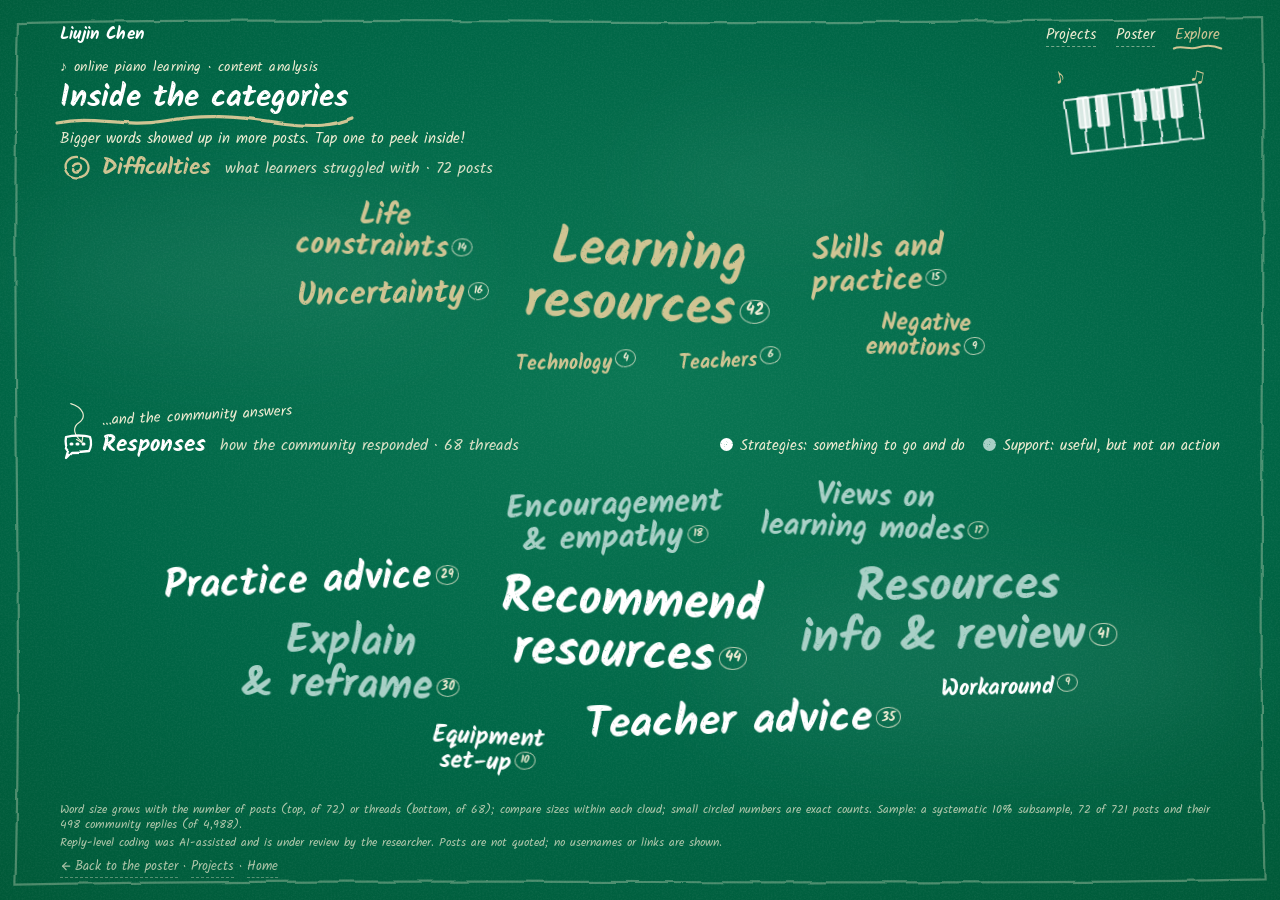
==== projects/nafme2026/explore.html @ 0221c637 "Add files via upload" ====
<!DOCTYPE html>
<html lang="en" data-theme="chalk"><head><meta charset="utf-8">
<meta name="viewport" content="width=device-width,initial-scale=1,viewport-fit=cover">
<meta name="color-scheme" content="dark">
<title>Inside the categories · Online piano learning poster · Liujin Chen</title>
<meta name="description" content="Interactive word clouds from Liujin Chen's NAfME 2026 poster on online piano learning: the difficulties learners wrote about and how the community responded. Tap a word to see its codes and counts.">
<meta name="theme-color" content="#005432">
<link rel="canonical" href="https://liujin-chen.github.io/projects/nafme2026/explore.html">
<meta property="og:type" content="article">
<meta property="og:title" content="Inside the categories · Online piano learning poster · Liujin Chen">
<meta property="og:description" content="Interactive word clouds from Liujin Chen's NAfME 2026 poster on online piano learning: the difficulties learners wrote about and how the community responded. Tap a word to see its codes and counts.">
<meta property="og:url" content="https://liujin-chen.github.io/projects/nafme2026/explore.html">
<meta property="og:image" content="https://liujin-chen.github.io/projects/nafme2026/img/poster-900.jpg">
<meta property="og:image:width" content="900"><meta property="og:image:height" content="1200">
<meta property="og:image:alt" content="Poster: Challenges and Support Strategies in Online Piano Learning — Liujin Chen, NAfME 2026">
<meta name="twitter:card" content="summary">
<meta name="twitter:title" content="Inside the categories · Online piano learning poster · Liujin Chen">
<meta name="twitter:description" content="Interactive word clouds from Liujin Chen's NAfME 2026 poster on online piano learning: the difficulties learners wrote about and how the community responded. Tap a word to see its codes and counts.">
<meta name="twitter:image" content="https://liujin-chen.github.io/projects/nafme2026/img/poster-900.jpg">
<link rel="icon" href="../../assets/img/favicon.svg" type="image/svg+xml">
<link rel="apple-touch-icon" href="../../assets/img/apple-touch-icon.png">
<link rel="preload" href="../../assets/fonts/kalam-700-latin.woff2" as="font" type="font/woff2" crossorigin>
<link rel="preload" href="../../assets/fonts/kalam-400-latin.woff2" as="font" type="font/woff2" crossorigin>
<!-- tokens.css supplies the self-hosted "Chalk"/"Note" alias fonts (Kalam) and the chalk-theme tokens; the generated page CSS below stays later in the cascade -->
<link rel="stylesheet" href="../../assets/css/tokens.css?v=20261002">
<script>document.documentElement.classList.add('fp')</script>
<style>
:root{color-scheme:dark;--green:#006747;--ever:#005432;--gold:#CFC493;--sand:#EDEBD1;--sea:#A8D0C6;
--soft:#303434;--slate:#466069;--u:min(4.5vw,60px)}
@media (max-width:999px){:root{--u:min(7.3vw,64px)}}
*{box-sizing:border-box}
html{-webkit-text-size-adjust:100%;background:var(--ever)}
html.lock,html.lock body{overflow:hidden}
body{margin:0;min-height:100vh;color:#fff;font-family:"Chalk","Chalkboard SE","Chalkboard","Comic Sans MS",sans-serif;
font-size:17px;line-height:1.35;-webkit-tap-highlight-color:transparent;background:var(--ever)}
.defs{position:absolute;width:0;height:0}
.board{position:fixed;inset:0;z-index:0;pointer-events:none;
background:radial-gradient(ellipse 95% 85% at 50% 42%,#0a7653 0%,var(--green) 48%,var(--ever) 100%)}
.board svg{position:absolute;inset:0;width:100%;height:100%}
.wrap{position:relative;z-index:1;max-width:1240px;margin:0 auto;min-height:100vh;display:flex;flex-direction:column;
padding:30px 44px 34px}
header{position:relative}
.kicker{margin:0 0 4px;font-family:"Note","Noteworthy","Chalkboard SE",sans-serif;color:var(--gold);font-size:16px;letter-spacing:.03em}
h1{position:relative;display:inline-block;margin:0;font-size:36px;font-weight:700;filter:url(#chalk)}
.uline{position:absolute;left:-6px;bottom:-14px;width:calc(100% + 12px);height:18px;overflow:visible}
.lede{margin:16px 0 0;color:var(--sand);font-size:16px}
.keys{position:absolute;top:-4px;right:6px;width:190px;height:100px;overflow:visible}
main{position:relative;flex:1;display:flex;flex-direction:column;gap:6px;margin-top:10px}
.sec{flex:1;display:flex;flex-direction:column;min-height:0}
.sechead{display:flex;align-items:center;gap:14px;flex-wrap:wrap}
.sechead h2{position:relative;margin:0;font-size:25px;font-weight:700;color:var(--gold);filter:url(#chalk)}
#h-right{color:#fff}
.tag{display:inline-flex;align-items:center;gap:8px}
.tag svg{width:34px;height:30px;overflow:visible}
.sub{margin:0;font-family:"Note","Noteworthy","Chalkboard SE",sans-serif;color:var(--sand);font-size:16px;opacity:.9}
.legend{margin:0 0 0 auto;display:flex;gap:18px;align-items:center;font-family:"Note","Noteworthy","Chalkboard SE",sans-serif;
font-size:15px;color:var(--sand)}
.key{display:inline-block;width:13px;height:13px;border-radius:50%;margin-right:7px;vertical-align:-1px;filter:url(#chalk)}
.key.strat{background:#fff}.key.supp{background:var(--sea)}
.cloud{flex:1;display:flex;flex-wrap:wrap;justify-content:center;align-content:center;align-items:center;gap:6px 24px;
padding:14px 4px;min-height:34vh}
.cloud.measure .w{white-space:nowrap}
.cloud.placed{display:block;position:relative;flex:none;padding:0;min-height:0}
.cloud.placed .w{position:absolute;white-space:nowrap}
.w{--c:var(--gold);display:inline-block;text-align:center;cursor:pointer;-webkit-user-select:none;user-select:none;
font-weight:700;font-size:max(20px,calc(var(--u) * var(--s) * var(--fit,1)));line-height:1.04;color:var(--c);
padding:2px 8px;transform:rotate(var(--r,0deg));filter:url(#chalk);transition:transform .15s ease}
.w.strat{--c:#ffffff}.w.supp{--c:var(--sea)}
html:not(.js) .w{--fit:.7}
.w:active{transform:rotate(var(--r,0deg)) scale(.94)}
.w .n{display:inline-block;position:relative;top:-.7em;margin-left:.3em;min-width:1.9em;padding:.12em .3em;
border:1.6px solid rgba(237,235,209,.75);border-radius:50% 46% 52% 48%;font-size:max(11px,.3em);font-weight:700;
color:var(--sand);text-align:center;line-height:1.2}
.bridge{display:flex;align-items:flex-end;gap:4px;height:34px;margin:0 0 -2px 2px;pointer-events:none}
.bridge svg{width:34px;height:46px;overflow:visible;margin-bottom:-14px}
.bridge span{font-family:"Note","Noteworthy","Chalkboard SE",sans-serif;color:var(--sand);font-size:15px;transform:rotate(-3deg);
margin:0 0 6px 2px;white-space:nowrap}
footer{margin-top:8px;font-family:"Note","Noteworthy","Chalkboard SE",sans-serif;color:var(--sand);opacity:.72;font-size:12.5px}
footer p{margin:2px 0}
.r{position:fixed;top:0;left:0;width:1px;height:1px;margin:0;opacity:0;pointer-events:none}
.modal{--hl:rgba(207,196,147,.9);display:none;position:fixed;inset:0;z-index:20;align-items:center;justify-content:center;padding:22px}
.modal.strat{--hl:rgba(156,203,59,.55)}.modal.supp{--hl:rgba(128,176,166,.7)}
.scrim{position:absolute;inset:0;background:rgba(0,36,24,.66)}
.sheet{position:relative;width:min(860px,100%);max-height:min(86vh,900px);overflow:visible;border-radius:6px;
padding:0;color:var(--soft);background:var(--sand);transform:rotate(-.7deg);
box-shadow:0 26px 60px rgba(0,0,0,.42),0 2px 0 rgba(0,0,0,.05)}
.scroll{position:relative;max-height:min(84vh,880px);overflow:auto;-webkit-overflow-scrolling:touch;padding:34px 38px 22px}
.sheet .paper{position:absolute;inset:0;width:100%;height:100%;border-radius:6px;pointer-events:none}
.tape{position:absolute;top:-14px;width:118px;height:30px;background:rgba(207,196,147,.78);
clip-path:polygon(3% 0,97% 4%,100% 50%,96% 100%,2% 94%,0 45%)}
.tape.l{left:48px;transform:rotate(-7deg)}.tape.rt{right:56px;transform:rotate(6deg)}
@keyframes pop{from{opacity:0;transform:translateY(12px) rotate(-.7deg) scale(.98)}to{opacity:1;transform:rotate(-.7deg)}}
.x{position:absolute;top:18px;right:20px;width:46px;height:46px;display:grid;place-items:center;cursor:pointer}
.x svg{width:46px;height:46px;overflow:visible}
.kind{position:relative;display:inline-block;margin:0;padding:0 6px;font-size:14px;font-weight:700;letter-spacing:.14em;
text-transform:uppercase;color:var(--green);background:linear-gradient(transparent 52%,var(--hl) 52%,var(--hl) 88%,transparent 88%)}
.sheet h3{margin:6px 64px 0 0;font-size:31px;font-weight:700;color:var(--green)}
.msub{margin:0;color:var(--slate);font-size:16px}
.stat{display:flex;align-items:center;gap:10px;margin:10px 0 6px;font-size:16px;color:var(--slate)}
.stat b{position:relative;display:grid;place-items:center;width:62px;height:52px;font-size:25px;color:var(--green)}
.stat b svg{position:absolute;inset:-6px;width:calc(100% + 12px);height:calc(100% + 12px);overflow:visible}
ul.codes{list-style:none;margin:0;padding:0}
@media (min-width:700px){ul.codes{columns:2;column-gap:44px}}
ul.codes li{break-inside:avoid;padding:8px 0 9px;border-top:1.5px dashed rgba(48,52,52,.22)}
.cname{font-size:17.5px;font-weight:700;color:var(--soft)}
.gloss{display:block;color:var(--slate);font-size:14.5px;margin:1px 0 5px;font-family:"Note","Noteworthy","Chalkboard SE",sans-serif}
.bar{display:flex;align-items:center;gap:10px}
.track{flex:1;height:12px;border-bottom:2px dotted rgba(48,52,52,.28)}
.fill{display:block;height:12px;width:calc(var(--p) * 100%);min-width:10px;border-radius:7px 9px 8px 6px;
background:var(--green);filter:url(#wobble)}
.val{min-width:1.6em;font-size:17px;font-weight:700;color:var(--soft);text-align:right}
.mnote{margin:12px 0 0;color:var(--slate);font-size:13px;font-family:"Note","Noteworthy","Chalkboard SE",sans-serif}
.snote{margin-left:auto;padding-left:16px;font-family:"Note","Noteworthy","Chalkboard SE",sans-serif;font-size:13.5px;color:var(--slate);text-align:right}
.hint{display:none;position:absolute;left:50%;bottom:-17px;padding:2px 12px 3px;border-radius:9px;background:var(--sand);
border:1.5px dashed rgba(48,52,52,.35);box-shadow:0 6px 14px rgba(0,0,0,.25);white-space:nowrap;margin-left:-60px;
font-family:"Note","Noteworthy","Chalkboard SE",sans-serif;font-size:14px;color:var(--slate);transform:rotate(-2deg)}
.sheet.more .hint{display:block}
.sheet.more .scroll{-webkit-mask-image:linear-gradient(#000 calc(100% - 46px),transparent);mask-image:linear-gradient(#000 calc(100% - 46px),transparent)}
@media (max-height:800px) and (min-width:900px){ul.codes.many{columns:3;column-gap:28px}}
@media (max-height:860px){.scroll{padding:26px 34px 16px}.sheet h3{font-size:28px}.msub{font-size:15px}.stat{margin:6px 0 2px}
.stat b{width:54px;height:46px;font-size:22px}ul.codes li{padding:6px 0 7px}.cname{font-size:16.5px}.gloss{font-size:14px;margin:0 0 4px}
.fill{height:10px}.track{height:10px}.mnote{margin-top:8px}}
@media (max-height:900px) and (min-width:900px){.wrap{padding:20px 40px 20px}.kicker{font-size:14px;margin-bottom:0}
h1{font-size:31px}.uline{bottom:-11px}.lede{margin-top:10px;font-size:15px}main{margin-top:4px}.sechead h2{font-size:23px}
footer{margin-top:4px;font-size:11.5px}.keys{width:160px;height:84px;top:-8px}}
@media (max-width:999px){.keys{width:140px;height:74px;top:-12px;right:-6px}}
#r-D1:checked~#m-D1,#r-D2:checked~#m-D2,#r-D3:checked~#m-D3,#r-D4:checked~#m-D4,#r-D5:checked~#m-D5,#r-D6:checked~#m-D6,#r-D7:checked~#m-D7,#r-T1:checked~#m-T1,#r-T2:checked~#m-T2,#r-T3:checked~#m-T3,#r-T4:checked~#m-T4,#r-T5:checked~#m-T5,#r-U1:checked~#m-U1,#r-U2:checked~#m-U2,#r-U4:checked~#m-U4,#r-U3:checked~#m-U3{display:flex}
#r-D1:checked~#m-D1 .sheet,#r-D2:checked~#m-D2 .sheet,#r-D3:checked~#m-D3 .sheet,#r-D4:checked~#m-D4 .sheet,#r-D5:checked~#m-D5 .sheet,#r-D6:checked~#m-D6 .sheet,#r-D7:checked~#m-D7 .sheet,#r-T1:checked~#m-T1 .sheet,#r-T2:checked~#m-T2 .sheet,#r-T3:checked~#m-T3 .sheet,#r-T4:checked~#m-T4 .sheet,#r-T5:checked~#m-T5 .sheet,#r-U1:checked~#m-U1 .sheet,#r-U2:checked~#m-U2 .sheet,#r-U4:checked~#m-U4 .sheet,#r-U3:checked~#m-U3 .sheet{animation:pop .2s ease-out}</style>
<style id="site">
/* ── site additions (everything new lives here; the generated block above is untouched except for font names) ── */
@view-transition{navigation:none}
.kicker{color:var(--sand)}.sitenav [aria-current]{color:#fff}.sheet :focus-visible{outline-color:var(--green)}
@media (max-height:820px) and (min-width:640px){.wrap{padding-top:14px;padding-bottom:12px}.sitenav{margin-bottom:2px}footer{margin-top:4px}}
.uline,.stat b svg{max-width:none}            /* tokens.css gives every svg max-width:100%; these two are sized past their box on purpose */
.keys{top:10px}                               /* the piano doodle sits a little lower so its notes stay clear of the site nav */
.wrap{min-height:100svh}
html.fp .cloud{visibility:hidden}             /* hidden until the web fonts are in, so the font-swap re-layout is never seen */
.sitenav{display:flex;flex-wrap:wrap;gap:6px 20px;align-items:baseline;margin:4px 0 10px;font-family:"Note","Noteworthy","Chalkboard SE",sans-serif;font-size:15px;color:var(--sand)}
.sitenav a{color:var(--sand);text-decoration:none;border-bottom:1.5px dashed rgba(237,235,209,.5);padding-bottom:1px}
.sitenav a:hover,.sitenav a:focus-visible{color:#fff;border-bottom-color:var(--gold)}
.sitenav .brand{margin-right:auto;font-family:"Chalk","Chalkboard SE","Chalkboard","Comic Sans MS",sans-serif;font-weight:700;font-size:17px;color:#fff;border:0;letter-spacing:.01em}
.sitenav [aria-current]{position:relative;color:var(--gold)}
.sitenav .squig{position:absolute;left:-2px;bottom:-6px;width:calc(100% + 4px);max-width:none;height:7px;overflow:visible}
.sitenav .squig path{fill:none;stroke:var(--gold);stroke-width:2;stroke-linecap:round;vector-effect:non-scaling-stroke}
html.kiosk .sitenav{display:none}
.sitelinks{margin-top:5px;font-size:13px}
.sitelinks a{color:var(--sand);text-decoration:none;border-bottom:1.5px dashed rgba(237,235,209,.5);display:inline-block;padding:2px 0 1px}
.sitelinks a:hover,.sitelinks a:focus-visible{color:#fff;border-bottom-color:var(--gold)}
.sitelinks .ico{display:inline-block;width:.95em;height:.95em;vertical-align:-.12em;margin-right:.2em;fill:none;stroke:currentColor;stroke-width:2.2;stroke-linecap:round;stroke-linejoin:round}
@keyframes wob{0%,100%{transform:rotate(var(--r,0deg))}30%{transform:rotate(calc(var(--r,0deg) + 1.8deg))}60%{transform:rotate(calc(var(--r,0deg) - 1.4deg))}}
@media (hover:hover) and (prefers-reduced-motion:no-preference){.w:hover{animation:wob .6s ease-in-out;will-change:transform}}
@media (prefers-reduced-motion:reduce){.w{transition:none}.w:hover{animation:none}.modal .sheet{animation:none!important}}
/* chalk filter fallback for small screens and slow displays only — never (pointer:coarse), the iPad keeps the approved look */
@media (max-width:760px),(update:slow){.chalk-fx,.sechead h2.chalk-fx,.w{filter:none;text-shadow:0 0 .6px currentColor,0 0 1.5px rgba(255,255,255,.18)}}
/* phones: the clouds lay out width-constrained at a legible size and the page scrolls (see layoutAll) */
@media (max-width:639px){.wrap{min-height:0;padding:16px 16px 24px}.cloud{min-height:0}.keys{display:none}.legend{margin-left:0}h1{font-size:30px}.uline{bottom:-11px}.sitenav{margin-top:0}
.stat{flex-wrap:wrap}.snote{flex-basis:100%;margin-left:0;padding-left:0;text-align:left}}
@media print{html,body{background:#fff;color:#000}.board,.sitenav,.modal,.r{display:none!important}
.w{--c:#000}.w.strat{--c:#000}.w.supp{--c:#466069}.w .n{color:#000;border-color:#000}
.kicker,.sechead h2,.sub,.legend,.lede,.bridge span,footer{color:#000}footer{opacity:1}.key.strat{border:1px solid #000}}
</style></head>
<body><a class="skip" href="#main">Skip to content</a><input type="radio" name="pop" id="r-none" class="r" tabindex="-1" autocomplete="off" checked><input type="radio" name="pop" id="r-D1" class="r" tabindex="-1" autocomplete="off"><input type="radio" name="pop" id="r-D2" class="r" tabindex="-1" autocomplete="off"><input type="radio" name="pop" id="r-D3" class="r" tabindex="-1" autocomplete="off"><input type="radio" name="pop" id="r-D4" class="r" tabindex="-1" autocomplete="off"><input type="radio" name="pop" id="r-D5" class="r" tabindex="-1" autocomplete="off"><input type="radio" name="pop" id="r-D6" class="r" tabindex="-1" autocomplete="off"><input type="radio" name="pop" id="r-D7" class="r" tabindex="-1" autocomplete="off"><input type="radio" name="pop" id="r-T1" class="r" tabindex="-1" autocomplete="off"><input type="radio" name="pop" id="r-T2" class="r" tabindex="-1" autocomplete="off"><input type="radio" name="pop" id="r-T3" class="r" tabindex="-1" autocomplete="off"><input type="radio" name="pop" id="r-T4" class="r" tabindex="-1" autocomplete="off"><input type="radio" name="pop" id="r-T5" class="r" tabindex="-1" autocomplete="off"><input type="radio" name="pop" id="r-U1" class="r" tabindex="-1" autocomplete="off"><input type="radio" name="pop" id="r-U2" class="r" tabindex="-1" autocomplete="off"><input type="radio" name="pop" id="r-U4" class="r" tabindex="-1" autocomplete="off"><input type="radio" name="pop" id="r-U3" class="r" tabindex="-1" autocomplete="off"><svg class="defs" aria-hidden="true" focusable="false">
<filter id="chalk" x="-4%" y="-8%" width="108%" height="116%">
 <feTurbulence type="fractalNoise" baseFrequency="1.1" numOctaves="2" seed="4" result="n"/>
 <feDisplacementMap in="SourceGraphic" in2="n" scale="1.3" xChannelSelector="R" yChannelSelector="G" result="d"/>
 <feColorMatrix in="n" type="matrix" values="0 0 0 0 0  0 0 0 0 0  0 0 0 0 0  0 0 0 -3 3.05" result="grain"/>
 <feComposite in="d" in2="grain" operator="in"/>
</filter>
<filter id="wobble" x="-5%" y="-20%" width="110%" height="140%">
 <feTurbulence type="fractalNoise" baseFrequency=".035" numOctaves="2" seed="9" result="w"/>
 <feDisplacementMap in="SourceGraphic" in2="w" scale="3.5" xChannelSelector="R" yChannelSelector="G"/>
</filter>
<filter id="dust"><feTurbulence type="fractalNoise" baseFrequency=".75" numOctaves="3" seed="2"/>
 <feColorMatrix type="matrix" values="0 0 0 0 1  0 0 0 0 1  0 0 0 0 1  0 0 0 .55 -.2"/></filter>
<filter id="smudge"><feGaussianBlur stdDeviation="38"/></filter>
</svg><div class="board" aria-hidden="true"><svg viewBox="0 0 1000 700" preserveAspectRatio="none">
<rect width="1000" height="700" filter="url(#dust)" opacity=".16"/>
<g filter="url(#smudge)" fill="#fff" opacity=".05"><ellipse cx="190" cy="210" rx="170" ry="60"/><ellipse cx="760" cy="520" rx="210" ry="70"/>
<ellipse cx="620" cy="140" rx="120" ry="40"/></g>
<path d="M14 18 C 260 12, 520 22, 986 14 C 990 200, 982 480, 988 684 C 700 690, 320 682, 12 688 C 18 470, 8 240, 14 18 Z"
 fill="none" stroke="#EDEBD1" stroke-opacity=".32" stroke-width="2.2" vector-effect="non-scaling-stroke" filter="url(#wobble)"/>
</svg></div>
<div class="wrap">
<nav class="sitenav" aria-label="Site"><a class="brand" href="../../index.html">Liujin Chen</a><a href="../index.html">Projects</a><a href="index.html">Poster</a><span aria-current="page">Explore<svg class="squig" viewBox="0 0 60 7" preserveAspectRatio="none" aria-hidden="true" focusable="false"><path d="M1 4.5 C 10 1, 20 6, 30 3.5 S 50 1.5, 59 4.5"/></svg></span></nav>
<header><p class="kicker">♪ online piano learning · content analysis</p>
<h1 class="chalk-fx">Inside the categories<svg class="uline" viewBox="0 0 300 18" preserveAspectRatio="none" aria-hidden="true"><path d="M2 11 C 40 3, 70 16, 110 9 S 180 4, 220 10 S 280 14, 298 6"
 fill="none" stroke="#CFC493" stroke-width="3.2" stroke-linecap="round" vector-effect="non-scaling-stroke" filter="url(#wobble)"/></svg></h1>
<p class="lede">Bigger words showed up in more posts. Tap one to peek inside!</p><svg class="keys" viewBox="0 0 190 100" aria-hidden="true"><g transform="rotate(-6 95 50)" filter="url(#wobble)"
 fill="none" stroke="#fff" stroke-opacity=".85" stroke-width="2.4" stroke-linecap="round" stroke-linejoin="round">
<path d="M14 30 L 172 27 L 174 92 L 16 94 Z"/>
<path d="M36 30 V 93 M58 29 V 93 M80 29 V 93 M102 28 V 93 M124 28 V 93 M146 28 V 92"/>
<g fill="#fff" fill-opacity=".85"><rect x="29" y="29" width="13" height="36" rx="2"/><rect x="51" y="29" width="13" height="36" rx="2"/>
<rect x="95" y="28" width="13" height="36" rx="2"/><rect x="117" y="28" width="13" height="36" rx="2"/><rect x="139" y="28" width="13" height="36" rx="2"/></g>
</g><g fill="#CFC493" font-family="Chalk, Chalkboard SE, sans-serif" font-size="26" font-weight="700">
<text x="2" y="20" transform="rotate(-14 2 20)">♪</text><text x="160" y="16" transform="rotate(10 160 16)">♫</text></g></svg></header>
<main id="main" tabindex="-1">
<section class="sec" id="s-left" aria-labelledby="h-left">
<div class="sechead"><span class="tag"><svg viewBox="0 0 34 30" aria-hidden="true"><path d="M17 4 C 9 3, 3 9, 5 16 C 7 24, 18 27, 25 22 C 31 17, 29 7, 21 5
 M12 13 C 15 9, 22 10, 21 15 C 20 19, 14 20, 13 16" fill="none" stroke="#CFC493" stroke-width="2.3" stroke-linecap="round" filter="url(#wobble)"/></svg><h2 id="h-left" class="chalk-fx">Difficulties</h2></span><p class="sub">what learners struggled with · 72 posts</p></div>
<div class="cloud"><label class="w diff" for="r-D6" role="button" tabindex="0" aria-label="Teachers, 6 posts" data-n="6" style="--s:0.369;--r:-2.5deg">Teachers<span class="n">6</span></label><label class="w diff" for="r-D4" role="button" tabindex="0" aria-label="Life constraints, 14 posts" data-n="14" style="--s:0.564;--r:1.8deg">Life<br>constraints<span class="n">14</span></label><label class="w diff" for="r-D2" role="button" tabindex="0" aria-label="Uncertainty, 16 posts" data-n="16" style="--s:0.603;--r:-1.2deg">Uncertainty<span class="n">16</span></label><label class="w diff" for="r-D1" role="button" tabindex="0" aria-label="Learning resources, 42 posts" data-n="42" style="--s:0.977;--r:2.6deg">Learning<br>resources<span class="n">42</span></label><label class="w diff" for="r-D3" role="button" tabindex="0" aria-label="Skills and practice, 15 posts" data-n="15" style="--s:0.584;--r:-2.0deg">Skills and<br>practice<span class="n">15</span></label><label class="w diff" for="r-D5" role="button" tabindex="0" aria-label="Negative emotions, 9 posts" data-n="9" style="--s:0.452;--r:1.2deg">Negative<br>emotions<span class="n">9</span></label><label class="w diff" for="r-D7" role="button" tabindex="0" aria-label="Technology, 4 posts" data-n="4" style="--s:0.302;--r:-0.8deg">Technology<span class="n">4</span></label></div></section>
<section class="sec" id="s-right" aria-labelledby="h-right">
<div class="bridge" aria-hidden="true"><svg viewBox="0 0 70 92"><path d="M18 6 C 44 14, 52 34, 34 46 C 20 56, 26 72, 40 84"
 fill="none" stroke="#EDEBD1" stroke-width="2.4" stroke-linecap="round" filter="url(#wobble)"/>
<path d="M30 80 L 41 86 L 43 73" fill="none" stroke="#EDEBD1" stroke-width="2.4" stroke-linecap="round" stroke-linejoin="round"/></svg>
<span>…and the community answers</span></div><div class="sechead"><span class="tag"><svg viewBox="0 0 34 30" aria-hidden="true"><path d="M5 6 C 12 4, 24 4, 30 6 C 32 11, 31 17, 29 20 C 22 21, 15 21, 12 21
 L 6 27 L 8 20 C 5 18, 4 11, 5 6 Z" fill="none" stroke="#fff" stroke-width="2.3" stroke-linejoin="round" filter="url(#wobble)"/>
<path d="M11 13 h1 M17 13 h1 M23 13 h1" stroke="#fff" stroke-width="3" stroke-linecap="round"/></svg><h2 id="h-right" class="chalk-fx">Responses</h2></span><p class="sub">how the community responded · 68 threads</p>
<p class="legend"><span><span class="key strat"></span>Strategies: something to go and do</span><span><span class="key supp"></span>Support: useful, but not an action</span></p></div>
<div class="cloud"><label class="w strat" for="r-T4" role="button" tabindex="0" aria-label="Equipment set-up, 10 threads" data-n="10" style="--s:0.477;--r:2.6deg">Equipment<br>set-up<span class="n">10</span></label><label class="w supp" for="r-U4" role="button" tabindex="0" aria-label="Encouragement &amp; empathy, 18 threads" data-n="18" style="--s:0.640;--r:-2.0deg">Encouragement<br>&amp; empathy<span class="n">18</span></label><label class="w supp" for="r-U2" role="button" tabindex="0" aria-label="Explain &amp; reframe, 30 threads" data-n="30" style="--s:0.826;--r:1.2deg">Explain<br>&amp; reframe<span class="n">30</span></label><label class="w supp" for="r-U1" role="button" tabindex="0" aria-label="Resources info &amp; review, 41 threads" data-n="41" style="--s:0.965;--r:-0.8deg">Resources<br>info &amp; review<span class="n">41</span></label><label class="w strat" for="r-T1" role="button" tabindex="0" aria-label="Recommend resources, 44 threads" data-n="44" style="--s:1.000;--r:2.2deg">Recommend<br>resources<span class="n">44</span></label><label class="w strat" for="r-T2" role="button" tabindex="0" aria-label="Teacher advice, 35 threads" data-n="35" style="--s:0.892;--r:-1.6deg">Teacher advice<span class="n">35</span></label><label class="w strat" for="r-T3" role="button" tabindex="0" aria-label="Practice advice, 29 threads" data-n="29" style="--s:0.812;--r:-2.5deg">Practice advice<span class="n">29</span></label><label class="w supp" for="r-U3" role="button" tabindex="0" aria-label="Views on learning modes, 17 threads" data-n="17" style="--s:0.622;--r:1.8deg">Views on<br>learning modes<span class="n">17</span></label><label class="w strat" for="r-T5" role="button" tabindex="0" aria-label="Workaround, 9 threads" data-n="9" style="--s:0.452;--r:-1.2deg">Workaround<span class="n">9</span></label></div></section>
</main>
<footer>
<p>Word size grows with the number of posts (top, of 72) or threads (bottom, of 68); compare sizes within each cloud; small circled numbers are exact counts. Sample: a systematic 10% subsample, 72 of 721 posts and their 498 community replies (of 4,988).</p>
<p>Reply-level coding was AI-assisted and is under review by the researcher. Posts are not quoted; no usernames or links are shown.</p>
<p class="sitelinks"><a href="index.html"><svg class="ico" viewBox="0 0 24 24" aria-hidden="true" focusable="false"><path d="m12 19-7-7 7-7"/><path d="M19 12H5"/></svg>Back to the poster</a> · <a href="../index.html">Projects</a> · <a href="../../index.html">Home</a></p>
</footer></div>
<div class="modal diff" id="m-D1" role="dialog" aria-modal="true" aria-labelledby="t-D1"><label class="scrim" for="r-none" aria-hidden="true"></label><div class="sheet"><svg class="paper" preserveAspectRatio="none" viewBox="0 0 100 100"><rect width="100" height="100" filter="url(#dust)" opacity=".10"/></svg><span class="tape l"></span><span class="tape rt"></span><label class="x" for="r-none" role="button" tabindex="0" aria-label="Close"><svg viewBox="0 0 46 46"><path d="M23 4 C 10 3, 3 13, 5 25 C 7 38, 22 44, 33 38 C 43 32, 44 16, 35 9 C 31 6, 26 4, 21 5"
 fill="none" stroke="#303434" stroke-width="2.2" stroke-linecap="round" filter="url(#wobble)"/>
<path d="M16 16 L 30 30 M30 16 L 16 30" stroke="#303434" stroke-width="2.6" stroke-linecap="round"/></svg></label><span class="hint" aria-hidden="true">scroll for more ↓</span><div class="scroll"><p class="kind">Difficulty</p><h3 id="t-D1">Learning resources</h3><p class="msub">Finding and choosing what, and whom, to learn from</p><p class="stat"><b><svg viewBox="0 0 74 64" preserveAspectRatio="none"><path d="M40 6 C 18 3, 4 16, 6 34 C 8 52, 34 60, 54 54 C 70 48, 72 26, 60 14 C 54 8, 46 5, 36 7"
 fill="none" stroke="#CFC493" stroke-width="3" stroke-linecap="round" filter="url(#wobble)"/></svg>42</b>of 72 posts · 58%<span class="snote">numbers below: posts per code · a post can have several codes</span></p><ul class="codes"><li><span class="cname">Finding resources</span><span class="gloss">Looking for a suitable resource, or unable to find one</span><span class="bar"><span class="track"><span class="fill" style="--p:0.2917"></span></span><span class="val">21</span></span></li><li><span class="cname">Choosing resources</span><span class="gloss">Several options in view, and unable to decide</span><span class="bar"><span class="track"><span class="fill" style="--p:0.0972"></span></span><span class="val">7</span></span></li><li><span class="cname">Effectiveness</span><span class="gloss">Unsure whether online learning, a course or a teacher really works</span><span class="bar"><span class="track"><span class="fill" style="--p:0.0972"></span></span><span class="val">7</span></span></li><li><span class="cname">Poor fit</span><span class="gloss">Resources they tried were too basic, too hard, or unstructured</span><span class="bar"><span class="track"><span class="fill" style="--p:0.0972"></span></span><span class="val">7</span></span></li><li><span class="cname">Finding a teacher</span><span class="gloss">Trouble finding a teacher</span><span class="bar"><span class="track"><span class="fill" style="--p:0.0556"></span></span><span class="val">4</span></span></li><li><span class="cname">Choosing a teacher</span><span class="gloss">Trouble choosing between teachers</span><span class="bar"><span class="track"><span class="fill" style="--p:0.0278"></span></span><span class="val">2</span></span></li><li><span class="cname">Judging quality</span><span class="gloss">Unable to judge quality, e.g., no independent reviews</span><span class="bar"><span class="track"><span class="fill" style="--p:0.0139"></span></span><span class="val">1</span></span></li><li><span class="cname">Turned down</span><span class="gloss">Teachers reluctant to take the learner on</span><span class="bar"><span class="track"><span class="fill" style="--p:0.0139"></span></span><span class="val">1</span></span></li><li><span class="cname">What makes a good teacher</span><span class="gloss">Unsure how to recognize a good teacher</span><span class="bar"><span class="track"><span class="fill" style="--p:0.0139"></span></span><span class="val">1</span></span></li></ul></div></div></div><div class="modal diff" id="m-D2" role="dialog" aria-modal="true" aria-labelledby="t-D2"><label class="scrim" for="r-none" aria-hidden="true"></label><div class="sheet"><svg class="paper" preserveAspectRatio="none" viewBox="0 0 100 100"><rect width="100" height="100" filter="url(#dust)" opacity=".10"/></svg><span class="tape l"></span><span class="tape rt"></span><label class="x" for="r-none" role="button" tabindex="0" aria-label="Close"><svg viewBox="0 0 46 46"><path d="M23 4 C 10 3, 3 13, 5 25 C 7 38, 22 44, 33 38 C 43 32, 44 16, 35 9 C 31 6, 26 4, 21 5"
 fill="none" stroke="#303434" stroke-width="2.2" stroke-linecap="round" filter="url(#wobble)"/>
<path d="M16 16 L 30 30 M30 16 L 16 30" stroke="#303434" stroke-width="2.6" stroke-linecap="round"/></svg></label><span class="hint" aria-hidden="true">scroll for more ↓</span><div class="scroll"><p class="kind">Difficulty</p><h3 id="t-D2">Uncertainty</h3><p class="msub">Unclear learning path: where to start, what comes next</p><p class="stat"><b><svg viewBox="0 0 74 64" preserveAspectRatio="none"><path d="M40 6 C 18 3, 4 16, 6 34 C 8 52, 34 60, 54 54 C 70 48, 72 26, 60 14 C 54 8, 46 5, 36 7"
 fill="none" stroke="#CFC493" stroke-width="3" stroke-linecap="round" filter="url(#wobble)"/></svg>16</b>of 72 posts · 22%<span class="snote">numbers below: posts per code · a post can have several codes</span></p><ul class="codes"><li><span class="cname">No starting point</span><span class="gloss">Doesn&#x27;t know where to start, or to restart</span><span class="bar"><span class="track"><span class="fill" style="--p:0.1111"></span></span><span class="val">8</span></span></li><li><span class="cname">Unsure of direction</span><span class="gloss">Unsure what to do next, or whether the current way is right</span><span class="bar"><span class="track"><span class="fill" style="--p:0.0694"></span></span><span class="val">5</span></span></li><li><span class="cname">Learning timeline</span><span class="gloss">How long it takes to reach a certain level</span><span class="bar"><span class="track"><span class="fill" style="--p:0.0278"></span></span><span class="val">2</span></span></li><li><span class="cname">Progress</span><span class="gloss">Unsure whether their progress is normal</span><span class="bar"><span class="track"><span class="fill" style="--p:0.0139"></span></span><span class="val">1</span></span></li><li><span class="cname">Self-assessment</span><span class="gloss">Can&#x27;t tell their own level or what to work on</span><span class="bar"><span class="track"><span class="fill" style="--p:0.0139"></span></span><span class="val">1</span></span></li><li><span class="cname">Stuck without instruction</span><span class="gloss">Feels they can&#x27;t progress without some teaching</span><span class="bar"><span class="track"><span class="fill" style="--p:0.0139"></span></span><span class="val">1</span></span></li><li><span class="cname">Unsure what I want</span><span class="gloss">Not sure what they want from learning</span><span class="bar"><span class="track"><span class="fill" style="--p:0.0139"></span></span><span class="val">1</span></span></li></ul></div></div></div><div class="modal diff" id="m-D3" role="dialog" aria-modal="true" aria-labelledby="t-D3"><label class="scrim" for="r-none" aria-hidden="true"></label><div class="sheet"><svg class="paper" preserveAspectRatio="none" viewBox="0 0 100 100"><rect width="100" height="100" filter="url(#dust)" opacity=".10"/></svg><span class="tape l"></span><span class="tape rt"></span><label class="x" for="r-none" role="button" tabindex="0" aria-label="Close"><svg viewBox="0 0 46 46"><path d="M23 4 C 10 3, 3 13, 5 25 C 7 38, 22 44, 33 38 C 43 32, 44 16, 35 9 C 31 6, 26 4, 21 5"
 fill="none" stroke="#303434" stroke-width="2.2" stroke-linecap="round" filter="url(#wobble)"/>
<path d="M16 16 L 30 30 M30 16 L 16 30" stroke="#303434" stroke-width="2.6" stroke-linecap="round"/></svg></label><span class="hint" aria-hidden="true">scroll for more ↓</span><div class="scroll"><p class="kind">Difficulty</p><h3 id="t-D3">Skills and practice</h3><p class="msub">Playing the piano, and practicing</p><p class="stat"><b><svg viewBox="0 0 74 64" preserveAspectRatio="none"><path d="M40 6 C 18 3, 4 16, 6 34 C 8 52, 34 60, 54 54 C 70 48, 72 26, 60 14 C 54 8, 46 5, 36 7"
 fill="none" stroke="#CFC493" stroke-width="3" stroke-linecap="round" filter="url(#wobble)"/></svg>15</b>of 72 posts · 21%<span class="snote">numbers below: posts per code · a post can have several codes</span></p><ul class="codes"><li><span class="cname">Finger position</span><span class="gloss">Fingering, hand placement, moving across the keys</span><span class="bar"><span class="track"><span class="fill" style="--p:0.0556"></span></span><span class="val">4</span></span></li><li><span class="cname">Practice frequency</span><span class="gloss">How often, or how long, to practice</span><span class="bar"><span class="track"><span class="fill" style="--p:0.0556"></span></span><span class="val">4</span></span></li><li><span class="cname">Two-hand coordination</span><span class="gloss">Coordinating the two hands, or moving them independently</span><span class="bar"><span class="track"><span class="fill" style="--p:0.0417"></span></span><span class="val">3</span></span></li><li><span class="cname">Practice strategies</span><span class="gloss">How to practice, rather than what to practice</span><span class="bar"><span class="track"><span class="fill" style="--p:0.0278"></span></span><span class="val">2</span></span></li><li><span class="cname">Transfer</span><span class="gloss">Can play learned pieces, but can&#x27;t improvise or play by ear</span><span class="bar"><span class="track"><span class="fill" style="--p:0.0278"></span></span><span class="val">2</span></span></li><li><span class="cname">Chords</span><span class="gloss">Forming chord shapes without the score</span><span class="bar"><span class="track"><span class="fill" style="--p:0.0139"></span></span><span class="val">1</span></span></li><li><span class="cname">No practice routine</span><span class="gloss">No fixed practice routine</span><span class="bar"><span class="track"><span class="fill" style="--p:0.0139"></span></span><span class="val">1</span></span></li><li><span class="cname">Reading notation</span><span class="gloss">Reading sheet music feels daunting</span><span class="bar"><span class="track"><span class="fill" style="--p:0.0139"></span></span><span class="val">1</span></span></li><li><span class="cname">Technique</span><span class="gloss">A specific technique, e.g., wrist movement in legato</span><span class="bar"><span class="track"><span class="fill" style="--p:0.0139"></span></span><span class="val">1</span></span></li></ul></div></div></div><div class="modal diff" id="m-D4" role="dialog" aria-modal="true" aria-labelledby="t-D4"><label class="scrim" for="r-none" aria-hidden="true"></label><div class="sheet"><svg class="paper" preserveAspectRatio="none" viewBox="0 0 100 100"><rect width="100" height="100" filter="url(#dust)" opacity=".10"/></svg><span class="tape l"></span><span class="tape rt"></span><label class="x" for="r-none" role="button" tabindex="0" aria-label="Close"><svg viewBox="0 0 46 46"><path d="M23 4 C 10 3, 3 13, 5 25 C 7 38, 22 44, 33 38 C 43 32, 44 16, 35 9 C 31 6, 26 4, 21 5"
 fill="none" stroke="#303434" stroke-width="2.2" stroke-linecap="round" filter="url(#wobble)"/>
<path d="M16 16 L 30 30 M30 16 L 16 30" stroke="#303434" stroke-width="2.6" stroke-linecap="round"/></svg></label><span class="hint" aria-hidden="true">scroll for more ↓</span><div class="scroll"><p class="kind">Difficulty</p><h3 id="t-D4">Life constraints</h3><p class="msub">Money, time, and being stuck at home</p><p class="stat"><b><svg viewBox="0 0 74 64" preserveAspectRatio="none"><path d="M40 6 C 18 3, 4 16, 6 34 C 8 52, 34 60, 54 54 C 70 48, 72 26, 60 14 C 54 8, 46 5, 36 7"
 fill="none" stroke="#CFC493" stroke-width="3" stroke-linecap="round" filter="url(#wobble)"/></svg>14</b>of 72 posts · 19%<span class="snote">numbers below: posts per code · a post can have several codes</span></p><ul class="codes"><li><span class="cname">Money</span><span class="gloss">Can&#x27;t afford lessons, apps or a teacher</span><span class="bar"><span class="track"><span class="fill" style="--p:0.0694"></span></span><span class="val">5</span></span></li><li><span class="cname">Time</span><span class="gloss">Work, study or childcare leave little time</span><span class="bar"><span class="track"><span class="fill" style="--p:0.0694"></span></span><span class="val">5</span></span></li><li><span class="cname">Stuck at home</span><span class="gloss">Can&#x27;t go out for lessons, e.g., during the pandemic</span><span class="bar"><span class="track"><span class="fill" style="--p:0.0417"></span></span><span class="val">3</span></span></li><li><span class="cname">Other circumstances</span><span class="gloss">Life circumstances limit learning; no detail given</span><span class="bar"><span class="track"><span class="fill" style="--p:0.0278"></span></span><span class="val">2</span></span></li></ul></div></div></div><div class="modal diff" id="m-D5" role="dialog" aria-modal="true" aria-labelledby="t-D5"><label class="scrim" for="r-none" aria-hidden="true"></label><div class="sheet"><svg class="paper" preserveAspectRatio="none" viewBox="0 0 100 100"><rect width="100" height="100" filter="url(#dust)" opacity=".10"/></svg><span class="tape l"></span><span class="tape rt"></span><label class="x" for="r-none" role="button" tabindex="0" aria-label="Close"><svg viewBox="0 0 46 46"><path d="M23 4 C 10 3, 3 13, 5 25 C 7 38, 22 44, 33 38 C 43 32, 44 16, 35 9 C 31 6, 26 4, 21 5"
 fill="none" stroke="#303434" stroke-width="2.2" stroke-linecap="round" filter="url(#wobble)"/>
<path d="M16 16 L 30 30 M30 16 L 16 30" stroke="#303434" stroke-width="2.6" stroke-linecap="round"/></svg></label><span class="hint" aria-hidden="true">scroll for more ↓</span><div class="scroll"><p class="kind">Difficulty</p><h3 id="t-D5">Negative emotions</h3><p class="msub">Frustration, boredom, fatigue and more</p><p class="stat"><b><svg viewBox="0 0 74 64" preserveAspectRatio="none"><path d="M40 6 C 18 3, 4 16, 6 34 C 8 52, 34 60, 54 54 C 70 48, 72 26, 60 14 C 54 8, 46 5, 36 7"
 fill="none" stroke="#CFC493" stroke-width="3" stroke-linecap="round" filter="url(#wobble)"/></svg>9</b>of 72 posts · 12%<span class="snote">numbers below: posts per code · a post can have several codes</span></p><ul class="codes"><li><span class="cname">Frustrated</span><span class="gloss">Effort without results, or ideas they can&#x27;t play</span><span class="bar"><span class="track"><span class="fill" style="--p:0.0417"></span></span><span class="val">3</span></span></li><li><span class="cname">Unsatisfied</span><span class="gloss">With their progress, the lesson format, or the teaching</span><span class="bar"><span class="track"><span class="fill" style="--p:0.0417"></span></span><span class="val">3</span></span></li><li><span class="cname">Bored</span><span class="gloss">Dull basics and mechanical drills</span><span class="bar"><span class="track"><span class="fill" style="--p:0.0278"></span></span><span class="val">2</span></span></li><li><span class="cname">Tired</span><span class="gloss">Worn out by long sessions or by repetition</span><span class="bar"><span class="track"><span class="fill" style="--p:0.0278"></span></span><span class="val">2</span></span></li><li><span class="cname">Discouraged</span><span class="gloss">Disheartened by the learning process</span><span class="bar"><span class="track"><span class="fill" style="--p:0.0139"></span></span><span class="val">1</span></span></li><li><span class="cname">Empty</span><span class="gloss">Playing from the score feels meaningless</span><span class="bar"><span class="track"><span class="fill" style="--p:0.0139"></span></span><span class="val">1</span></span></li><li><span class="cname">Fear</span><span class="gloss">E.g., of being judged for starting late</span><span class="bar"><span class="track"><span class="fill" style="--p:0.0139"></span></span><span class="val">1</span></span></li><li><span class="cname">Losing motivation</span><span class="gloss">Worried that lessons will make piano a chore</span><span class="bar"><span class="track"><span class="fill" style="--p:0.0139"></span></span><span class="val">1</span></span></li><li><span class="cname">Tedious</span><span class="gloss">A hard task that drags, e.g., reading music</span><span class="bar"><span class="track"><span class="fill" style="--p:0.0139"></span></span><span class="val">1</span></span></li></ul></div></div></div><div class="modal diff" id="m-D6" role="dialog" aria-modal="true" aria-labelledby="t-D6"><label class="scrim" for="r-none" aria-hidden="true"></label><div class="sheet"><svg class="paper" preserveAspectRatio="none" viewBox="0 0 100 100"><rect width="100" height="100" filter="url(#dust)" opacity=".10"/></svg><span class="tape l"></span><span class="tape rt"></span><label class="x" for="r-none" role="button" tabindex="0" aria-label="Close"><svg viewBox="0 0 46 46"><path d="M23 4 C 10 3, 3 13, 5 25 C 7 38, 22 44, 33 38 C 43 32, 44 16, 35 9 C 31 6, 26 4, 21 5"
 fill="none" stroke="#303434" stroke-width="2.2" stroke-linecap="round" filter="url(#wobble)"/>
<path d="M16 16 L 30 30 M30 16 L 16 30" stroke="#303434" stroke-width="2.6" stroke-linecap="round"/></svg></label><span class="hint" aria-hidden="true">scroll for more ↓</span><div class="scroll"><p class="kind">Difficulty</p><h3 id="t-D6">Teachers</h3><p class="msub">Problems with a current teacher</p><p class="stat"><b><svg viewBox="0 0 74 64" preserveAspectRatio="none"><path d="M40 6 C 18 3, 4 16, 6 34 C 8 52, 34 60, 54 54 C 70 48, 72 26, 60 14 C 54 8, 46 5, 36 7"
 fill="none" stroke="#CFC493" stroke-width="3" stroke-linecap="round" filter="url(#wobble)"/></svg>6</b>of 72 posts · 8%<span class="snote">numbers below: posts per code · a post can have several codes</span></p><ul class="codes"><li><span class="cname">Doubts about the teacher</span><span class="gloss">Is the teaching right? Stay or switch?</span><span class="bar"><span class="track"><span class="fill" style="--p:0.0417"></span></span><span class="val">3</span></span></li><li><span class="cname">Mismatch</span><span class="gloss">The teacher&#x27;s style doesn&#x27;t suit the learner</span><span class="bar"><span class="track"><span class="fill" style="--p:0.0278"></span></span><span class="val">2</span></span></li><li><span class="cname">Communicating</span><span class="gloss">Hard to raise things with the teacher</span><span class="bar"><span class="track"><span class="fill" style="--p:0.0139"></span></span><span class="val">1</span></span></li><li><span class="cname">Unstable schedule</span><span class="gloss">The teacher often cancels or reschedules</span><span class="bar"><span class="track"><span class="fill" style="--p:0.0139"></span></span><span class="val">1</span></span></li></ul></div></div></div><div class="modal diff" id="m-D7" role="dialog" aria-modal="true" aria-labelledby="t-D7"><label class="scrim" for="r-none" aria-hidden="true"></label><div class="sheet"><svg class="paper" preserveAspectRatio="none" viewBox="0 0 100 100"><rect width="100" height="100" filter="url(#dust)" opacity=".10"/></svg><span class="tape l"></span><span class="tape rt"></span><label class="x" for="r-none" role="button" tabindex="0" aria-label="Close"><svg viewBox="0 0 46 46"><path d="M23 4 C 10 3, 3 13, 5 25 C 7 38, 22 44, 33 38 C 43 32, 44 16, 35 9 C 31 6, 26 4, 21 5"
 fill="none" stroke="#303434" stroke-width="2.2" stroke-linecap="round" filter="url(#wobble)"/>
<path d="M16 16 L 30 30 M30 16 L 16 30" stroke="#303434" stroke-width="2.6" stroke-linecap="round"/></svg></label><span class="hint" aria-hidden="true">scroll for more ↓</span><div class="scroll"><p class="kind">Difficulty</p><h3 id="t-D7">Technology</h3><p class="msub">Set-up for online lessons</p><p class="stat"><b><svg viewBox="0 0 74 64" preserveAspectRatio="none"><path d="M40 6 C 18 3, 4 16, 6 34 C 8 52, 34 60, 54 54 C 70 48, 72 26, 60 14 C 54 8, 46 5, 36 7"
 fill="none" stroke="#CFC493" stroke-width="3" stroke-linecap="round" filter="url(#wobble)"/></svg>4</b>of 72 posts · 6%<span class="snote">numbers below: posts per code · a post can have several codes</span></p><ul class="codes"><li><span class="cname">Microphone</span><span class="gloss">Sound quality; sending the piano&#x27;s sound to the teacher</span><span class="bar"><span class="track"><span class="fill" style="--p:0.0278"></span></span><span class="val">2</span></span></li><li><span class="cname">Camera</span><span class="gloss">How many cameras, and which angles</span><span class="bar"><span class="track"><span class="fill" style="--p:0.0139"></span></span><span class="val">1</span></span></li><li><span class="cname">Hardware (general)</span><span class="gloss">Devices for online lessons: phone, laptop, cables, stands</span><span class="bar"><span class="track"><span class="fill" style="--p:0.0139"></span></span><span class="val">1</span></span></li><li><span class="cname">Low tech familiarity</span><span class="gloss">Not comfortable with technology</span><span class="bar"><span class="track"><span class="fill" style="--p:0.0139"></span></span><span class="val">1</span></span></li></ul></div></div></div><div class="modal strat" id="m-T1" role="dialog" aria-modal="true" aria-labelledby="t-T1"><label class="scrim" for="r-none" aria-hidden="true"></label><div class="sheet"><svg class="paper" preserveAspectRatio="none" viewBox="0 0 100 100"><rect width="100" height="100" filter="url(#dust)" opacity=".10"/></svg><span class="tape l"></span><span class="tape rt"></span><label class="x" for="r-none" role="button" tabindex="0" aria-label="Close"><svg viewBox="0 0 46 46"><path d="M23 4 C 10 3, 3 13, 5 25 C 7 38, 22 44, 33 38 C 43 32, 44 16, 35 9 C 31 6, 26 4, 21 5"
 fill="none" stroke="#303434" stroke-width="2.2" stroke-linecap="round" filter="url(#wobble)"/>
<path d="M16 16 L 30 30 M30 16 L 16 30" stroke="#303434" stroke-width="2.6" stroke-linecap="round"/></svg></label><span class="hint" aria-hidden="true">scroll for more ↓</span><div class="scroll"><p class="kind">Strategy</p><h3 id="t-T1">Recommend resources</h3><p class="msub">Pointing to a specific resource</p><p class="stat"><b><svg viewBox="0 0 74 64" preserveAspectRatio="none"><path d="M40 6 C 18 3, 4 16, 6 34 C 8 52, 34 60, 54 54 C 70 48, 72 26, 60 14 C 54 8, 46 5, 36 7"
 fill="none" stroke="#CFC493" stroke-width="3" stroke-linecap="round" filter="url(#wobble)"/></svg>44</b>of 68 threads · 65%<span class="snote">numbers below: threads per code · a thread can have several codes</span></p><ul class="codes"><li><span class="cname">Books</span><span class="gloss">Method books, theory books, collections</span><span class="bar"><span class="track"><span class="fill" style="--p:0.3235"></span></span><span class="val">22</span></span></li><li><span class="cname">Videos</span><span class="gloss">YouTube videos, playlists, channels</span><span class="bar"><span class="track"><span class="fill" style="--p:0.3088"></span></span><span class="val">21</span></span></li><li><span class="cname">Online lessons and courses</span><span class="gloss">Recorded or live courses, subscriptions, MOOCs</span><span class="bar"><span class="track"><span class="fill" style="--p:0.2647"></span></span><span class="val">18</span></span></li><li><span class="cname">Apps</span><span class="gloss">Piano-learning apps and software</span><span class="bar"><span class="track"><span class="fill" style="--p:0.1765"></span></span><span class="val">12</span></span></li><li><span class="cname">Websites</span><span class="gloss">Sites, online tools, forums</span><span class="bar"><span class="track"><span class="fill" style="--p:0.1618"></span></span><span class="val">11</span></span></li><li><span class="cname">Pieces</span><span class="gloss">Specific pieces or composers to learn</span><span class="bar"><span class="track"><span class="fill" style="--p:0.0882"></span></span><span class="val">6</span></span></li><li><span class="cname">Subscription classes</span><span class="gloss">Membership-based group classes</span><span class="bar"><span class="track"><span class="fill" style="--p:0.0147"></span></span><span class="val">1</span></span></li></ul></div></div></div><div class="modal strat" id="m-T2" role="dialog" aria-modal="true" aria-labelledby="t-T2"><label class="scrim" for="r-none" aria-hidden="true"></label><div class="sheet"><svg class="paper" preserveAspectRatio="none" viewBox="0 0 100 100"><rect width="100" height="100" filter="url(#dust)" opacity=".10"/></svg><span class="tape l"></span><span class="tape rt"></span><label class="x" for="r-none" role="button" tabindex="0" aria-label="Close"><svg viewBox="0 0 46 46"><path d="M23 4 C 10 3, 3 13, 5 25 C 7 38, 22 44, 33 38 C 43 32, 44 16, 35 9 C 31 6, 26 4, 21 5"
 fill="none" stroke="#303434" stroke-width="2.2" stroke-linecap="round" filter="url(#wobble)"/>
<path d="M16 16 L 30 30 M30 16 L 16 30" stroke="#303434" stroke-width="2.6" stroke-linecap="round"/></svg></label><span class="hint" aria-hidden="true">scroll for more ↓</span><div class="scroll"><p class="kind">Strategy</p><h3 id="t-T2">Teacher advice</h3><p class="msub">Getting a teacher, or working with one</p><p class="stat"><b><svg viewBox="0 0 74 64" preserveAspectRatio="none"><path d="M40 6 C 18 3, 4 16, 6 34 C 8 52, 34 60, 54 54 C 70 48, 72 26, 60 14 C 54 8, 46 5, 36 7"
 fill="none" stroke="#CFC493" stroke-width="3" stroke-linecap="round" filter="url(#wobble)"/></svg>35</b>of 68 threads · 51%<span class="snote">numbers below: threads per code · a thread can have several codes</span></p><ul class="codes"><li><span class="cname">Get a teacher</span><span class="gloss">Find a real teacher: where and how</span><span class="bar"><span class="track"><span class="fill" style="--p:0.3824"></span></span><span class="val">26</span></span></li><li><span class="cname">How to judge a teacher</span><span class="gloss">What counts as good, and the red flags</span><span class="bar"><span class="track"><span class="fill" style="--p:0.1471"></span></span><span class="val">10</span></span></li><li><span class="cname">Talk to your teacher</span><span class="gloss">What to ask or say, sometimes word for word</span><span class="bar"><span class="track"><span class="fill" style="--p:0.1324"></span></span><span class="val">9</span></span></li><li><span class="cname">Where to find teachers</span><span class="gloss">Specific teachers, or platforms for finding one</span><span class="bar"><span class="track"><span class="fill" style="--p:0.1324"></span></span><span class="val">9</span></span></li></ul></div></div></div><div class="modal strat" id="m-T3" role="dialog" aria-modal="true" aria-labelledby="t-T3"><label class="scrim" for="r-none" aria-hidden="true"></label><div class="sheet"><svg class="paper" preserveAspectRatio="none" viewBox="0 0 100 100"><rect width="100" height="100" filter="url(#dust)" opacity=".10"/></svg><span class="tape l"></span><span class="tape rt"></span><label class="x" for="r-none" role="button" tabindex="0" aria-label="Close"><svg viewBox="0 0 46 46"><path d="M23 4 C 10 3, 3 13, 5 25 C 7 38, 22 44, 33 38 C 43 32, 44 16, 35 9 C 31 6, 26 4, 21 5"
 fill="none" stroke="#303434" stroke-width="2.2" stroke-linecap="round" filter="url(#wobble)"/>
<path d="M16 16 L 30 30 M30 16 L 16 30" stroke="#303434" stroke-width="2.6" stroke-linecap="round"/></svg></label><span class="hint" aria-hidden="true">scroll for more ↓</span><div class="scroll"><p class="kind">Strategy</p><h3 id="t-T3">Practice advice</h3><p class="msub">What or how to practice</p><p class="stat"><b><svg viewBox="0 0 74 64" preserveAspectRatio="none"><path d="M40 6 C 18 3, 4 16, 6 34 C 8 52, 34 60, 54 54 C 70 48, 72 26, 60 14 C 54 8, 46 5, 36 7"
 fill="none" stroke="#CFC493" stroke-width="3" stroke-linecap="round" filter="url(#wobble)"/></svg>29</b>of 68 threads · 43%<span class="snote">numbers below: threads per code · a thread can have several codes</span></p><ul class="codes"><li><span class="cname">How to practice</span><span class="gloss">Slow practice, hands separately, recording yourself</span><span class="bar"><span class="track"><span class="fill" style="--p:0.1912"></span></span><span class="val">13</span></span></li><li><span class="cname">What to study</span><span class="gloss">An area to focus on, e.g., harmony or listening</span><span class="bar"><span class="track"><span class="fill" style="--p:0.1471"></span></span><span class="val">10</span></span></li><li><span class="cname">Learning pace</span><span class="gloss">Pace, time, and which level to start at</span><span class="bar"><span class="track"><span class="fill" style="--p:0.1324"></span></span><span class="val">9</span></span></li><li><span class="cname">Other suggestions</span><span class="gloss">A specific thing to do, not covered above</span><span class="bar"><span class="track"><span class="fill" style="--p:0.1029"></span></span><span class="val">7</span></span></li><li><span class="cname">Improvisation</span><span class="gloss">Improvise, vary, transpose</span><span class="bar"><span class="track"><span class="fill" style="--p:0.0882"></span></span><span class="val">6</span></span></li><li><span class="cname">Ear training</span><span class="gloss">Train the ear; play by ear</span><span class="bar"><span class="track"><span class="fill" style="--p:0.0588"></span></span><span class="val">4</span></span></li><li><span class="cname">Seat position</span><span class="gloss">Distance from the keys; elbow and wrist angle</span><span class="bar"><span class="track"><span class="fill" style="--p:0.0441"></span></span><span class="val">3</span></span></li><li><span class="cname">Seat height</span><span class="gloss">Bench too high or too low</span><span class="bar"><span class="track"><span class="fill" style="--p:0.0147"></span></span><span class="val">1</span></span></li></ul></div></div></div><div class="modal strat" id="m-T4" role="dialog" aria-modal="true" aria-labelledby="t-T4"><label class="scrim" for="r-none" aria-hidden="true"></label><div class="sheet"><svg class="paper" preserveAspectRatio="none" viewBox="0 0 100 100"><rect width="100" height="100" filter="url(#dust)" opacity=".10"/></svg><span class="tape l"></span><span class="tape rt"></span><label class="x" for="r-none" role="button" tabindex="0" aria-label="Close"><svg viewBox="0 0 46 46"><path d="M23 4 C 10 3, 3 13, 5 25 C 7 38, 22 44, 33 38 C 43 32, 44 16, 35 9 C 31 6, 26 4, 21 5"
 fill="none" stroke="#303434" stroke-width="2.2" stroke-linecap="round" filter="url(#wobble)"/>
<path d="M16 16 L 30 30 M30 16 L 16 30" stroke="#303434" stroke-width="2.6" stroke-linecap="round"/></svg></label><span class="hint" aria-hidden="true">scroll for more ↓</span><div class="scroll"><p class="kind">Strategy</p><h3 id="t-T4">Equipment set-up</h3><p class="msub">Camera, microphone, keyboard, connection</p><p class="stat"><b><svg viewBox="0 0 74 64" preserveAspectRatio="none"><path d="M40 6 C 18 3, 4 16, 6 34 C 8 52, 34 60, 54 54 C 70 48, 72 26, 60 14 C 54 8, 46 5, 36 7"
 fill="none" stroke="#CFC493" stroke-width="3" stroke-linecap="round" filter="url(#wobble)"/></svg>10</b>of 68 threads · 15%<span class="snote">numbers below: threads per code · a thread can have several codes</span></p><ul class="codes"><li><span class="cname">Keyboard</span><span class="gloss">Brand, model, feel, pedals, connections</span><span class="bar"><span class="track"><span class="fill" style="--p:0.0588"></span></span><span class="val">4</span></span></li><li><span class="cname">Camera</span><span class="gloss">Angles, and what the teacher can see</span><span class="bar"><span class="track"><span class="fill" style="--p:0.0441"></span></span><span class="val">3</span></span></li><li><span class="cname">Microphone</span><span class="gloss">Picking up the piano&#x27;s sound</span><span class="bar"><span class="track"><span class="fill" style="--p:0.0441"></span></span><span class="val">3</span></span></li><li><span class="cname">Overall set-up</span><span class="gloss">Arranging camera, microphone and stand together</span><span class="bar"><span class="track"><span class="fill" style="--p:0.0294"></span></span><span class="val">2</span></span></li><li><span class="cname">Call platform</span><span class="gloss">Zoom and similar tools, and their settings</span><span class="bar"><span class="track"><span class="fill" style="--p:0.0147"></span></span><span class="val">1</span></span></li><li><span class="cname">Equipment (general)</span><span class="gloss">Devices and connection in general</span><span class="bar"><span class="track"><span class="fill" style="--p:0.0147"></span></span><span class="val">1</span></span></li><li><span class="cname">Internet connection</span><span class="gloss">Bandwidth and stability</span><span class="bar"><span class="track"><span class="fill" style="--p:0.0147"></span></span><span class="val">1</span></span></li><li><span class="cname">What equipment can do</span><span class="gloss">What a teacher can see and hear online</span><span class="bar"><span class="track"><span class="fill" style="--p:0.0147"></span></span><span class="val">1</span></span></li></ul></div></div></div><div class="modal strat" id="m-T5" role="dialog" aria-modal="true" aria-labelledby="t-T5"><label class="scrim" for="r-none" aria-hidden="true"></label><div class="sheet"><svg class="paper" preserveAspectRatio="none" viewBox="0 0 100 100"><rect width="100" height="100" filter="url(#dust)" opacity=".10"/></svg><span class="tape l"></span><span class="tape rt"></span><label class="x" for="r-none" role="button" tabindex="0" aria-label="Close"><svg viewBox="0 0 46 46"><path d="M23 4 C 10 3, 3 13, 5 25 C 7 38, 22 44, 33 38 C 43 32, 44 16, 35 9 C 31 6, 26 4, 21 5"
 fill="none" stroke="#303434" stroke-width="2.2" stroke-linecap="round" filter="url(#wobble)"/>
<path d="M16 16 L 30 30 M30 16 L 16 30" stroke="#303434" stroke-width="2.6" stroke-linecap="round"/></svg></label><span class="hint" aria-hidden="true">scroll for more ↓</span><div class="scroll"><p class="kind">Strategy</p><h3 id="t-T5">Workaround</h3><p class="msub">Getting around a constraint</p><p class="stat"><b><svg viewBox="0 0 74 64" preserveAspectRatio="none"><path d="M40 6 C 18 3, 4 16, 6 34 C 8 52, 34 60, 54 54 C 70 48, 72 26, 60 14 C 54 8, 46 5, 36 7"
 fill="none" stroke="#CFC493" stroke-width="3" stroke-linecap="round" filter="url(#wobble)"/></svg>9</b>of 68 threads · 13%<span class="snote">numbers below: threads per code · a thread can have several codes</span></p><ul class="codes"><li><span class="cname">Workaround</span><span class="gloss">E.g., occasional in-person check-ins, or lessons from a music student</span><span class="bar"><span class="track"><span class="fill" style="--p:0.1324"></span></span><span class="val">9</span></span></li></ul></div></div></div><div class="modal supp" id="m-U1" role="dialog" aria-modal="true" aria-labelledby="t-U1"><label class="scrim" for="r-none" aria-hidden="true"></label><div class="sheet"><svg class="paper" preserveAspectRatio="none" viewBox="0 0 100 100"><rect width="100" height="100" filter="url(#dust)" opacity=".10"/></svg><span class="tape l"></span><span class="tape rt"></span><label class="x" for="r-none" role="button" tabindex="0" aria-label="Close"><svg viewBox="0 0 46 46"><path d="M23 4 C 10 3, 3 13, 5 25 C 7 38, 22 44, 33 38 C 43 32, 44 16, 35 9 C 31 6, 26 4, 21 5"
 fill="none" stroke="#303434" stroke-width="2.2" stroke-linecap="round" filter="url(#wobble)"/>
<path d="M16 16 L 30 30 M30 16 L 16 30" stroke="#303434" stroke-width="2.6" stroke-linecap="round"/></svg></label><span class="hint" aria-hidden="true">scroll for more ↓</span><div class="scroll"><p class="kind">Support</p><h3 id="t-U1">Resources info &amp; review</h3><p class="msub">What the options are, and how good they are</p><p class="stat"><b><svg viewBox="0 0 74 64" preserveAspectRatio="none"><path d="M40 6 C 18 3, 4 16, 6 34 C 8 52, 34 60, 54 54 C 70 48, 72 26, 60 14 C 54 8, 46 5, 36 7"
 fill="none" stroke="#CFC493" stroke-width="3" stroke-linecap="round" filter="url(#wobble)"/></svg>41</b>of 68 threads · 60%<span class="snote">numbers below: threads per code · a thread can have several codes</span></p><ul class="codes many"><li><span class="cname">First-hand feedback</span><span class="gloss">Judges a resource they have actually used</span><span class="bar"><span class="track"><span class="fill" style="--p:0.2500"></span></span><span class="val">17</span></span></li><li><span class="cname">Negative comments</span><span class="gloss">Says an option is not good</span><span class="bar"><span class="track"><span class="fill" style="--p:0.2206"></span></span><span class="val">15</span></span></li><li><span class="cname">Introduces a resource</span><span class="gloss">What it is, and how it works</span><span class="bar"><span class="track"><span class="fill" style="--p:0.1765"></span></span><span class="val">12</span></span></li><li><span class="cname">Progress it brought</span><span class="gloss">Their own progress after using it</span><span class="bar"><span class="track"><span class="fill" style="--p:0.1618"></span></span><span class="val">11</span></span></li><li><span class="cname">Compares resources</span><span class="gloss">Two options side by side, from experience</span><span class="bar"><span class="track"><span class="fill" style="--p:0.1471"></span></span><span class="val">10</span></span></li><li><span class="cname">Cost</span><span class="gloss">Prices, and value for money</span><span class="bar"><span class="track"><span class="fill" style="--p:0.1471"></span></span><span class="val">10</span></span></li><li><span class="cname">Free options and trials</span><span class="gloss">Free courses and trial lessons</span><span class="bar"><span class="track"><span class="fill" style="--p:0.0882"></span></span><span class="val">6</span></span></li><li><span class="cname">Positive comments</span><span class="gloss">Says an option is good</span><span class="bar"><span class="track"><span class="fill" style="--p:0.0588"></span></span><span class="val">4</span></span></li><li><span class="cname">More information</span><span class="gloss">Extra material, or where to find more</span><span class="bar"><span class="track"><span class="fill" style="--p:0.0294"></span></span><span class="val">2</span></span></li><li><span class="cname">Points to reviews</span><span class="gloss">Third-party reviews</span><span class="bar"><span class="track"><span class="fill" style="--p:0.0294"></span></span><span class="val">2</span></span></li><li><span class="cname">What it focuses on</span><span class="gloss">What it covers, and what it leaves out</span><span class="bar"><span class="track"><span class="fill" style="--p:0.0294"></span></span><span class="val">2</span></span></li><li><span class="cname">Worth the trade-off</span><span class="gloss">Not as good as a private teacher, but much cheaper</span><span class="bar"><span class="track"><span class="fill" style="--p:0.0294"></span></span><span class="val">2</span></span></li></ul></div></div></div><div class="modal supp" id="m-U2" role="dialog" aria-modal="true" aria-labelledby="t-U2"><label class="scrim" for="r-none" aria-hidden="true"></label><div class="sheet"><svg class="paper" preserveAspectRatio="none" viewBox="0 0 100 100"><rect width="100" height="100" filter="url(#dust)" opacity=".10"/></svg><span class="tape l"></span><span class="tape rt"></span><label class="x" for="r-none" role="button" tabindex="0" aria-label="Close"><svg viewBox="0 0 46 46"><path d="M23 4 C 10 3, 3 13, 5 25 C 7 38, 22 44, 33 38 C 43 32, 44 16, 35 9 C 31 6, 26 4, 21 5"
 fill="none" stroke="#303434" stroke-width="2.2" stroke-linecap="round" filter="url(#wobble)"/>
<path d="M16 16 L 30 30 M30 16 L 16 30" stroke="#303434" stroke-width="2.6" stroke-linecap="round"/></svg></label><span class="hint" aria-hidden="true">scroll for more ↓</span><div class="scroll"><p class="kind">Support</p><h3 id="t-U2">Explain &amp; reframe</h3><p class="msub">Explaining concepts, diagnosing problems, setting expectations</p><p class="stat"><b><svg viewBox="0 0 74 64" preserveAspectRatio="none"><path d="M40 6 C 18 3, 4 16, 6 34 C 8 52, 34 60, 54 54 C 70 48, 72 26, 60 14 C 54 8, 46 5, 36 7"
 fill="none" stroke="#CFC493" stroke-width="3" stroke-linecap="round" filter="url(#wobble)"/></svg>30</b>of 68 threads · 44%<span class="snote">numbers below: threads per code · a thread can have several codes</span></p><ul class="codes"><li><span class="cname">Explains a concept</span><span class="gloss">Teaches a theory or technique point directly</span><span class="bar"><span class="track"><span class="fill" style="--p:0.2647"></span></span><span class="val">18</span></span></li><li><span class="cname">Diagnosis</span><span class="gloss">Why the problem happens, or what it really is</span><span class="bar"><span class="track"><span class="fill" style="--p:0.1912"></span></span><span class="val">13</span></span></li><li><span class="cname">Sets expectations</span><span class="gloss">What to expect: how long, and how hard</span><span class="bar"><span class="track"><span class="fill" style="--p:0.1176"></span></span><span class="val">8</span></span></li><li><span class="cname">Critique</span><span class="gloss">Criticizes an approach, not a specific resource</span><span class="bar"><span class="track"><span class="fill" style="--p:0.0735"></span></span><span class="val">5</span></span></li></ul></div></div></div><div class="modal supp" id="m-U4" role="dialog" aria-modal="true" aria-labelledby="t-U4"><label class="scrim" for="r-none" aria-hidden="true"></label><div class="sheet"><svg class="paper" preserveAspectRatio="none" viewBox="0 0 100 100"><rect width="100" height="100" filter="url(#dust)" opacity=".10"/></svg><span class="tape l"></span><span class="tape rt"></span><label class="x" for="r-none" role="button" tabindex="0" aria-label="Close"><svg viewBox="0 0 46 46"><path d="M23 4 C 10 3, 3 13, 5 25 C 7 38, 22 44, 33 38 C 43 32, 44 16, 35 9 C 31 6, 26 4, 21 5"
 fill="none" stroke="#303434" stroke-width="2.2" stroke-linecap="round" filter="url(#wobble)"/>
<path d="M16 16 L 30 30 M30 16 L 16 30" stroke="#303434" stroke-width="2.6" stroke-linecap="round"/></svg></label><span class="hint" aria-hidden="true">scroll for more ↓</span><div class="scroll"><p class="kind">Support</p><h3 id="t-U4">Encouragement &amp; empathy</h3><p class="msub">Emotional support</p><p class="stat"><b><svg viewBox="0 0 74 64" preserveAspectRatio="none"><path d="M40 6 C 18 3, 4 16, 6 34 C 8 52, 34 60, 54 54 C 70 48, 72 26, 60 14 C 54 8, 46 5, 36 7"
 fill="none" stroke="#CFC493" stroke-width="3" stroke-linecap="round" filter="url(#wobble)"/></svg>18</b>of 68 threads · 26%<span class="snote">numbers below: threads per code · a thread can have several codes</span></p><ul class="codes"><li><span class="cname">Encouragement</span><span class="gloss">Cheering on, or praising the learner&#x27;s playing</span><span class="bar"><span class="track"><span class="fill" style="--p:0.2206"></span></span><span class="val">15</span></span></li><li><span class="cname">Empathy</span><span class="gloss">Understands the learner&#x27;s situation or feelings</span><span class="bar"><span class="track"><span class="fill" style="--p:0.0882"></span></span><span class="val">6</span></span></li></ul></div></div></div><div class="modal supp" id="m-U3" role="dialog" aria-modal="true" aria-labelledby="t-U3"><label class="scrim" for="r-none" aria-hidden="true"></label><div class="sheet"><svg class="paper" preserveAspectRatio="none" viewBox="0 0 100 100"><rect width="100" height="100" filter="url(#dust)" opacity=".10"/></svg><span class="tape l"></span><span class="tape rt"></span><label class="x" for="r-none" role="button" tabindex="0" aria-label="Close"><svg viewBox="0 0 46 46"><path d="M23 4 C 10 3, 3 13, 5 25 C 7 38, 22 44, 33 38 C 43 32, 44 16, 35 9 C 31 6, 26 4, 21 5"
 fill="none" stroke="#303434" stroke-width="2.2" stroke-linecap="round" filter="url(#wobble)"/>
<path d="M16 16 L 30 30 M30 16 L 16 30" stroke="#303434" stroke-width="2.6" stroke-linecap="round"/></svg></label><span class="hint" aria-hidden="true">scroll for more ↓</span><div class="scroll"><p class="kind">Support</p><h3 id="t-U3">Views on learning modes</h3><p class="msub">Online, self-teaching, and the value of teachers</p><p class="stat"><b><svg viewBox="0 0 74 64" preserveAspectRatio="none"><path d="M40 6 C 18 3, 4 16, 6 34 C 8 52, 34 60, 54 54 C 70 48, 72 26, 60 14 C 54 8, 46 5, 36 7"
 fill="none" stroke="#CFC493" stroke-width="3" stroke-linecap="round" filter="url(#wobble)"/></svg>17</b>of 68 threads · 25%<span class="snote">numbers below: threads per code · a thread can have several codes</span></p><ul class="codes"><li><span class="cname">Online as fallback</span><span class="gloss">In person is better; online works when that&#x27;s not possible</span><span class="bar"><span class="track"><span class="fill" style="--p:0.0882"></span></span><span class="val">6</span></span></li><li><span class="cname">Online works</span><span class="gloss">Online learning can work</span><span class="bar"><span class="track"><span class="fill" style="--p:0.0735"></span></span><span class="val">5</span></span></li><li><span class="cname">Video feedback</span><span class="gloss">Sending recordings to get feedback</span><span class="bar"><span class="track"><span class="fill" style="--p:0.0588"></span></span><span class="val">4</span></span></li><li><span class="cname">Improvisation matters</span><span class="gloss">Improvising is a core skill, not an extra</span><span class="bar"><span class="track"><span class="fill" style="--p:0.0294"></span></span><span class="val">2</span></span></li><li><span class="cname">Self-teaching works</span><span class="gloss">Learning on your own is possible</span><span class="bar"><span class="track"><span class="fill" style="--p:0.0294"></span></span><span class="val">2</span></span></li><li><span class="cname">Why a teacher matters</span><span class="gloss">What a real teacher adds</span><span class="bar"><span class="track"><span class="fill" style="--p:0.0294"></span></span><span class="val">2</span></span></li><li><span class="cname">Online works: a learner&#x27;s view</span><span class="gloss">Said from a learner&#x27;s own experience</span><span class="bar"><span class="track"><span class="fill" style="--p:0.0147"></span></span><span class="val">1</span></span></li><li><span class="cname">Online works: a teacher&#x27;s view</span><span class="gloss">Said by a teacher</span><span class="bar"><span class="track"><span class="fill" style="--p:0.0147"></span></span><span class="val">1</span></span></li><li><span class="cname">Teachers catch errors</span><span class="gloss">A teacher spots problems you miss</span><span class="bar"><span class="track"><span class="fill" style="--p:0.0147"></span></span><span class="val">1</span></span></li></ul></div></div></div>
<script src="../../assets/js/core.js?v=20261002" defer></script>
<script src="../../assets/js/dust.js?v=20261002" defer></script>
<script>
(function(){
  var root=document.documentElement;root.classList.add('js');
  // Kiosk mode (?kiosk=1, the poster-session iPad): hides the site nav; the idle reset at the bottom is armed only in this mode
  var KIOSK=/[?&]kiosk=1(?:&|$)/.test(location.search);if(KIOSK)root.classList.add('kiosk');
  // Keep the clouds invisible until the web fonts are in (html.fp), so the font-swap re-layout is never seen; 2 s fail-safe
  root.classList.add('fp');var fpT=setTimeout(function(){root.classList.remove('fp');},2000);
  var RM=matchMedia('(prefers-reduced-motion: reduce)').matches;
  // ── Word clouds: words sorted by count, placed along a spiral without overlap; deterministic. Two clouds stacked, each given half of the available height ──
  function overlap(a,b,px,py){return a.x<b.x+b.w+px&&b.x<a.x+a.w+px&&a.y<b.y+b.h+py&&b.y<a.y+a.h+py;}
  // Screenshot hook: ?vh=820 lays out for the given viewport height (headless Chrome's viewport at load differs from the screenshot size); not used by visitors
  var VH=+(/[?&]vh=(\d+)/.exec(location.search)||[0,0])[1];
  function vh(){return VH||window.innerHeight;}
  function budget(){   // collapse both clouds to 0 px for a moment and measure how much height the header, section heads, footer and spacing really take
    var wrap=document.querySelector('.wrap'),cs=[].slice.call(document.querySelectorAll('.cloud'));
    cs.forEach(function(c){c.classList.add('placed');c.style.height='0px';});
    wrap.style.minHeight='0';var chrome=wrap.offsetHeight;wrap.style.minHeight='';
    return Math.max(vh()<820?150:180,(vh()-chrome-4)/2);   /* site: lower floor on short tablets so the in-flow nav/footer links still fit */
  }
  function layout(cloud,maxH,startFit,exHint){
    var words=[].slice.call(cloud.querySelectorAll('.w')).sort(function(a,b){return b.dataset.n-a.dataset.n;});
    cloud.classList.remove('placed');cloud.style.height='';
    words.forEach(function(w){w.style.left='';w.style.top='';});
    var W=cloud.clientWidth,pad=8,fit=startFit||1,placed=[],ok=false,ex=exHint||Math.min(4.2,Math.max(1.3,W/maxH*0.8));
    for(var attempt=0;attempt<14&&!ok;attempt++){
      cloud.style.setProperty('--fit',fit);cloud.classList.add('measure');
      var boxes=words.map(function(w){   // collision boxes are the bounding rectangles of the rotated words
        var t=Math.abs(parseFloat(w.style.getPropertyValue('--r'))||0)*Math.PI/180,ow=w.offsetWidth,oh=w.offsetHeight;
        return{w:w,width:ow*Math.cos(t)+oh*Math.sin(t),height:oh*Math.cos(t)+ow*Math.sin(t)};});
      cloud.classList.remove('measure');
      placed=[];ok=true;
      for(var i=0;i<boxes.length&&ok;i++){
        var b=boxes[i],spot=null;
        for(var t=0;t<140;t+=0.035){
          var r=2.2*t,cx=r*Math.cos(t)*ex,cy=r*Math.sin(t);
          if(Math.abs(cx)+b.width/2>W/2-pad)continue;
          var rect={x:cx-b.width/2,y:cy-b.height/2,w:b.width,h:b.height},hit=false;
          for(var j=0;j<placed.length;j++){if(overlap(placed[j].r,rect,18,4)){hit=true;break;}}
          if(!hit){spot=rect;break;}
        }
        if(spot)placed.push({w:b.w,r:spot});else ok=false;
      }
      if(ok){var ya=Infinity,yb=-Infinity;placed.forEach(function(p){ya=Math.min(ya,p.r.y);yb=Math.max(yb,p.r.y+p.r.h);});
        if(yb-ya+2*pad>maxH&&attempt<13)ok=false;}
      if(!ok)fit*=0.93;
    }
    if(!ok){cloud.style.removeProperty('--fit');return {fit:0,ch:cloud.offsetHeight};}
    var x0=Infinity,x1=-Infinity,y0=Infinity,y1=-Infinity;
    placed.forEach(function(p){x0=Math.min(x0,p.r.x);x1=Math.max(x1,p.r.x+p.r.w);y0=Math.min(y0,p.r.y);y1=Math.max(y1,p.r.y+p.r.h);});
    var ch=y1-y0+2*pad,H=isFinite(maxH)?Math.max(maxH,ch):ch,dx=-(x0+x1)/2,dy=(H-(y1-y0))/2;
    cloud.classList.add('placed');cloud.style.height=Math.ceil(H)+'px';
    placed.forEach(function(p){var ox=(p.r.w-p.w.offsetWidth)/2,oy=(p.r.h-p.w.offsetHeight)/2;
      p.w.style.left=Math.round(W/2+p.r.x+dx+ox)+'px';p.w.style.top=Math.round(p.r.y-y0+dy+oy)+'px';});
    return {fit:fit,ch:ch};
  }
  var clouds=[].slice.call(document.querySelectorAll('.cloud'));
  // Height on demand: first measure how tall each cloud wants to be when only width-constrained, then split the available height in proportion — both clouds end up at a similar scale and no space is wasted
  function layoutAll(){
    // Phones and very short viewports: width-constrained layout at a legible size, natural height — the page scrolls
    if(window.innerWidth<640||vh()<600){clouds.forEach(function(c){layout(c,Infinity,0.95,1.3);});return;}
    var half=budget(),total=2*half;
    var ex=clouds.map(function(c){return Math.min(4.2,Math.max(1.3,c.clientWidth/half*0.8));});
    var nat=clouds.map(function(c,i){return layout(c,Infinity,1,ex[i]).ch;});
    var sum=nat.reduce(function(a,b){return a+b;},0);
    clouds.forEach(function(c,i){layout(c,sum<=total?nat[i]+(total-sum)/clouds.length:total*nat[i]/sum,1,ex[i]);});
  }
  var rt;function later(ms){clearTimeout(rt);rt=setTimeout(layoutAll,ms);}
  window.addEventListener('resize',function(){later(120);});
  window.addEventListener('orientationchange',function(){later(350);});   // after an iPad rotation the viewport size may update a little later
  layoutAll();
  function fontsIn(){layoutAll();clearTimeout(fpT);root.classList.remove('fp');}
  if(document.fonts&&document.fonts.ready){document.fonts.ready.then(fontsIn);}
  // ── Sheets: tapping a word checks its hidden radio and CSS shows the sheet; the script only handles Esc, the scroll lock and scrolling the sheet to its top ──
  var none=document.getElementById('r-none'),radios=[].slice.call(document.querySelectorAll('.r'));
  function sync(){
    var on=null;radios.forEach(function(r){if(r.checked&&r!==none)on=r;});
    root.classList.toggle('lock',!!on);
    if(on){var m=document.getElementById('m-'+on.id.slice(2));if(m){var sc=m.querySelector('.scroll')||m.querySelector('.sheet');sc.scrollTop=0;more(sc);}}
  }
  function more(sc){var sh=sc.parentNode;sh.classList.toggle('more',sc.scrollTop+sc.clientHeight<sc.scrollHeight-6);}
  [].slice.call(document.querySelectorAll('.scroll')).forEach(function(sc){sc.addEventListener('scroll',function(){more(sc);},{passive:true});});
  radios.forEach(function(r){r.addEventListener('change',sync);});
  function closeModal(){none.checked=true;sync();}
  document.addEventListener('keydown',function(e){
    if(e.key==='Escape'){closeModal();return;}
    var l=e.target.closest&&e.target.closest('label[role=button]');
    if(l&&(e.key==='Enter'||e.key===' ')){e.preventDefault();l.click();}
  });
  var deep=/^#open-([A-Z][0-9])$/.exec(location.hash),dr=deep&&document.getElementById('r-'+deep[1]);
  if(dr){dr.checked=true;sync();}else{closeModal();}   // reset on load (the browser may restore a previously checked radio)
  // ── Kiosk idle reset (?kiosk=1 only): after 90 s without input close any sheet and scroll to the top, so the next visitor starts from the overview ──
  if(KIOSK){
    var it,arm=function(){clearTimeout(it);it=setTimeout(function(){closeModal();window.scrollTo(0,0);},90000);};
    ['pointerdown','keydown','touchstart'].forEach(function(ev){window.addEventListener(ev,arm,{passive:true});});
    arm();
  }
  // ── Chalk dust: a tapped word puffs 22 white specks from the pointer (from the word's centre on keyboard activation) ──
  document.addEventListener('click',function(e){
    var w=e.target.closest&&e.target.closest('.w');if(!w||RM)return;
    var b=w.getBoundingClientRect(),kb=!e.clientX&&!e.clientY;   // Enter/Space → l.click() carries no coordinates
    var x=kb?b.left+b.width/2:e.clientX,y=kb?b.top+b.height/2:e.clientY;
    if(window.LC&&LC.dust)LC.dust.burst(x,y,22,'255,255,255');   // dust.js is a deferred script, so it is resolved lazily here
  });
})();
</script>
<script>
(function(){
  var root=document.documentElement,opener=null,wrap=document.querySelector('.wrap');
  document.querySelectorAll('.w.strat,.w.supp').forEach(function(w){var l=w.getAttribute('aria-label')||'';if(l&&!/, (strategy|support)$/.test(l))w.setAttribute('aria-label',l+(w.classList.contains('strat')?', strategy':', support'));});
  document.addEventListener('pointerdown',function(e){var w=e.target.closest&&e.target.closest('.w');if(w)opener=w;},true);
  document.addEventListener('keydown',function(e){var w=e.target.closest&&e.target.closest('.w');if(w&&(e.key==='Enter'||e.key===' '))opener=w;},true);
  function onLock(locked){
    if(locked){var on=document.querySelector('input.r:checked:not(#r-none)'),m=on&&document.getElementById('m-'+on.id.slice(2));
      if(wrap){try{wrap.inert=true;}catch(e){}wrap.setAttribute('aria-hidden','true');}
      if(m){var sc=m.querySelector('.scroll')||m.querySelector('.sheet');if(sc){sc.setAttribute('tabindex','-1');setTimeout(function(){sc.focus({preventScroll:true});},30);}}}
    else{if(wrap){try{wrap.inert=false;}catch(e){}wrap.removeAttribute('aria-hidden');}if(opener&&document.contains(opener)){opener.focus({preventScroll:true});}}
  }
  var was=root.classList.contains('lock');
  if(window.MutationObserver){new MutationObserver(function(){var is=root.classList.contains('lock');if(is!==was){was=is;onLock(is);}}).observe(root,{attributes:true,attributeFilter:['class']});}
  if(was)onLock(true);
})();
</script>
</body></html>
---- assets/css/tokens.css ----
/* ==========================================================================
   Liujin Chen — design tokens, self-hosted fonts, base styles
   Paper theme is the default; [data-theme="chalk"] switches to the USF-green
   chalkboard used by the poster pages. All URLs are relative (works on file://).
   ========================================================================== */

/* ---- Fonts (SIL OFL 1.1; see assets/fonts/OFL-*.txt) ------------------- */
@font-face{font-family:"Fraunces";font-style:normal;font-weight:300 700;font-display:swap;
  src:url(../fonts/fraunces-latin.woff2) format("woff2");
  unicode-range:U+0000-00FF,U+0131,U+0152-0153,U+02BB-02BC,U+02C6,U+02DA,U+02DC,U+0304,U+0308,U+0329,U+2000-206F,U+20AC,U+2122,U+2191,U+2193,U+2212,U+2215,U+FEFF,U+FFFD}
@font-face{font-family:"Kalam";font-style:normal;font-weight:300;font-display:swap;src:url(../fonts/kalam-300-latin.woff2) format("woff2");
  unicode-range:U+0000-00FF,U+0131,U+0152-0153,U+02BB-02BC,U+02C6,U+02DA,U+02DC,U+0304,U+0308,U+0329,U+2000-206F,U+20AC,U+2122,U+2191,U+2193,U+2212,U+2215,U+FEFF,U+FFFD}
@font-face{font-family:"Kalam";font-style:normal;font-weight:400;font-display:swap;src:url(../fonts/kalam-400-latin.woff2) format("woff2");
  unicode-range:U+0000-00FF,U+0131,U+0152-0153,U+02BB-02BC,U+02C6,U+02DA,U+02DC,U+0304,U+0308,U+0329,U+2000-206F,U+20AC,U+2122,U+2191,U+2193,U+2212,U+2215,U+FEFF,U+FFFD}
@font-face{font-family:"Kalam";font-style:normal;font-weight:700;font-display:swap;src:url(../fonts/kalam-700-latin.woff2) format("woff2");
  unicode-range:U+0000-00FF,U+0131,U+0152-0153,U+02BB-02BC,U+02C6,U+02DA,U+02DC,U+0304,U+0308,U+0329,U+2000-206F,U+20AC,U+2122,U+2191,U+2193,U+2212,U+2215,U+FEFF,U+FFFD}
@font-face{font-family:"Caveat";font-style:normal;font-weight:400 700;font-display:swap;src:url(../fonts/caveat-latin.woff2) format("woff2");
  unicode-range:U+0000-00FF,U+0131,U+0152-0153,U+02BB-02BC,U+02C6,U+02DA,U+02DC,U+0304,U+0308,U+0329,U+2000-206F,U+20AC,U+2122,U+2191,U+2193,U+2212,U+2215,U+FEFF,U+FFFD}
/* Alias families used by the chalkboard pages (they replace Apple-only Chalkboard SE / Noteworthy) */
@font-face{font-family:"Chalk";font-style:normal;font-weight:700;font-display:swap;src:url(../fonts/kalam-700-latin.woff2) format("woff2")}
@font-face{font-family:"Chalk";font-style:normal;font-weight:400;font-display:swap;src:url(../fonts/kalam-400-latin.woff2) format("woff2")}
@font-face{font-family:"Note";font-style:normal;font-weight:400;font-display:swap;src:url(../fonts/kalam-400-latin.woff2) format("woff2")}
/* Metric-matched fallback keeps layout shift small while Fraunces loads */
@font-face{font-family:"Fraunces Fallback";src:local("Georgia");size-adjust:103%;ascent-override:94%;descent-override:26%;line-gap-override:0%}

/* ---- Tokens -------------------------------------------------------------- */
:root{
  color-scheme:light;
  /* USF brand (never used directly in components) */
  --usf-green:#006747;--usf-evergreen:#005432;--usf-green-lt:#0A7653;--usf-gold:#CFC493;--usf-sand:#EDEBD1;
  --usf-sea:#A8D0C6;--usf-sea-2:#80B0A6;--usf-soft:#303434;--usf-slate:#466069;
  /* semantic — paper theme */
  --bg:#F6F2E8;--sheet:#FBF8F1;--ivory:#FFFDF8;--sand:var(--usf-sand);
  --ink:#2B2F2E;--ink-2:#466069;--muted:#6B7470;
  --accent:#006747;--accent-2:#005432;
  --brass:#947E38;--brass-text:#7A6B2E;--gold:#CFC493;--sea:#A8D0C6;--sea-2:#80B0A6;
  --pencil:rgba(48,52,52,.32);--rule:rgba(48,52,52,.14);--key-black:#303434;
  --dust:148,126,56;
  --shadow-paper:0 18px 40px -18px rgba(48,52,52,.35),0 1px 3px rgba(48,52,52,.08);
  --focus:#006747;
  /* type */
  --f-serif:"Fraunces","Fraunces Fallback","Iowan Old Style","Palatino Linotype",Palatino,Georgia,serif;
  --f-hand:"Kalam","Chalkboard SE","Comic Neue","Comic Sans MS",cursive;
  --f-script:"Caveat","Kalam","Chalkboard SE",cursive;
  --fs-body:clamp(17px,1rem + .3vw,20px);
  /* layout & motion */
  --wrap:1100px;--gutter:clamp(1rem,4vw,3rem);
  --ease-out:cubic-bezier(.2,.7,.2,1);
}
[data-theme="chalk"]{
  color-scheme:dark;
  --bg:var(--usf-evergreen);--sheet:var(--usf-sand);--ivory:var(--usf-sand);
  --ink:#fff;--ink-2:var(--usf-sand);--muted:rgba(237,235,209,.72);
  --accent:var(--usf-gold);--accent-2:#fff;
  --brass:var(--usf-gold);--brass-text:var(--usf-gold);
  --pencil:rgba(237,235,209,.45);--rule:rgba(237,235,209,.32);
  --dust:255,255,255;--focus:#fff;
  --shadow-paper:0 26px 60px rgba(0,0,0,.42),0 2px 0 rgba(0,0,0,.05);
}

/* ---- Base ---------------------------------------------------------------- */
*,*::before,*::after{box-sizing:border-box}
html{-webkit-text-size-adjust:100%;background:var(--bg)}
body{margin:0;min-height:100vh;min-height:100dvh;color:var(--ink);background:var(--bg);
  font-family:var(--f-serif);font-size:var(--fs-body);line-height:1.55;font-optical-sizing:auto;
  -webkit-font-smoothing:antialiased;-webkit-tap-highlight-color:transparent}
img,svg,video{display:block;max-width:100%} img{height:auto}
h1,h2,h3,p,ul,ol,figure{margin:0}
ul,ol{padding:0;list-style:none}
a{color:var(--accent);text-decoration-thickness:1px;text-underline-offset:.2em;text-decoration-color:var(--brass)}
a:hover{color:var(--accent-2)}
button{font:inherit;color:inherit;background:none;border:0;padding:0;cursor:pointer}
dialog:not([open]){display:none}
:focus{outline:none}
:focus-visible{outline:3px solid var(--focus);outline-offset:3px;border-radius:2px}
::selection{background:rgba(207,196,147,.55)}
.skip{position:absolute;left:1rem;top:-4rem;z-index:100;padding:.5rem .9rem;border-radius:4px;background:var(--ink);color:var(--bg);font-family:var(--f-hand);text-decoration:none}
.skip:focus{top:1rem}
.visually-hidden{position:absolute!important;width:1px;height:1px;overflow:hidden;clip:rect(0 0 0 0);clip-path:inset(50%);white-space:nowrap}
.wrap{width:100%;max-width:var(--wrap);margin-inline:auto;padding-inline:var(--gutter)}
.hand{font-family:var(--f-hand)} .script{font-family:var(--f-script)}
.dust-layer{position:fixed;inset:0;z-index:60;pointer-events:none}

/* ---- Motion & data preferences ------------------------------------------ */
@media (prefers-reduced-motion:reduce){
  *,*::before,*::after{animation-duration:.001ms!important;animation-iteration-count:1!important;transition-duration:.001ms!important;scroll-behavior:auto!important}
  .ambient,.dust-layer{display:none!important}
  ::view-transition-group(*),::view-transition-old(*),::view-transition-new(*){animation:none!important}
}
@media (prefers-reduced-data:reduce){.ambient{display:none!important}}

/* ---- Print --------------------------------------------------------------- */
@media print{
  :root,[data-theme="chalk"]{--bg:#fff;--ink:#000;--ink-2:#333;--muted:#444;--sheet:#fff;--ivory:#fff}
  body{background:#fff;color:#000}
  body::before,.ambient,.dust-layer,.piano,.skip,.lightbox,.board,.keys,.site-nav .squig,.sound-toggle{display:none!important}
  .mount,.sheet,.tilt,.pkey{box-shadow:none!important;transform:none!important}
  .chalk-fx,h1,h2{filter:none!important}
  a[href^="http"]::after{content:" (" attr(href) ")";font-size:.85em}
  .cloud.placed{display:flex!important;position:static!important;height:auto!important}
  .cloud .w{position:static!important}
}
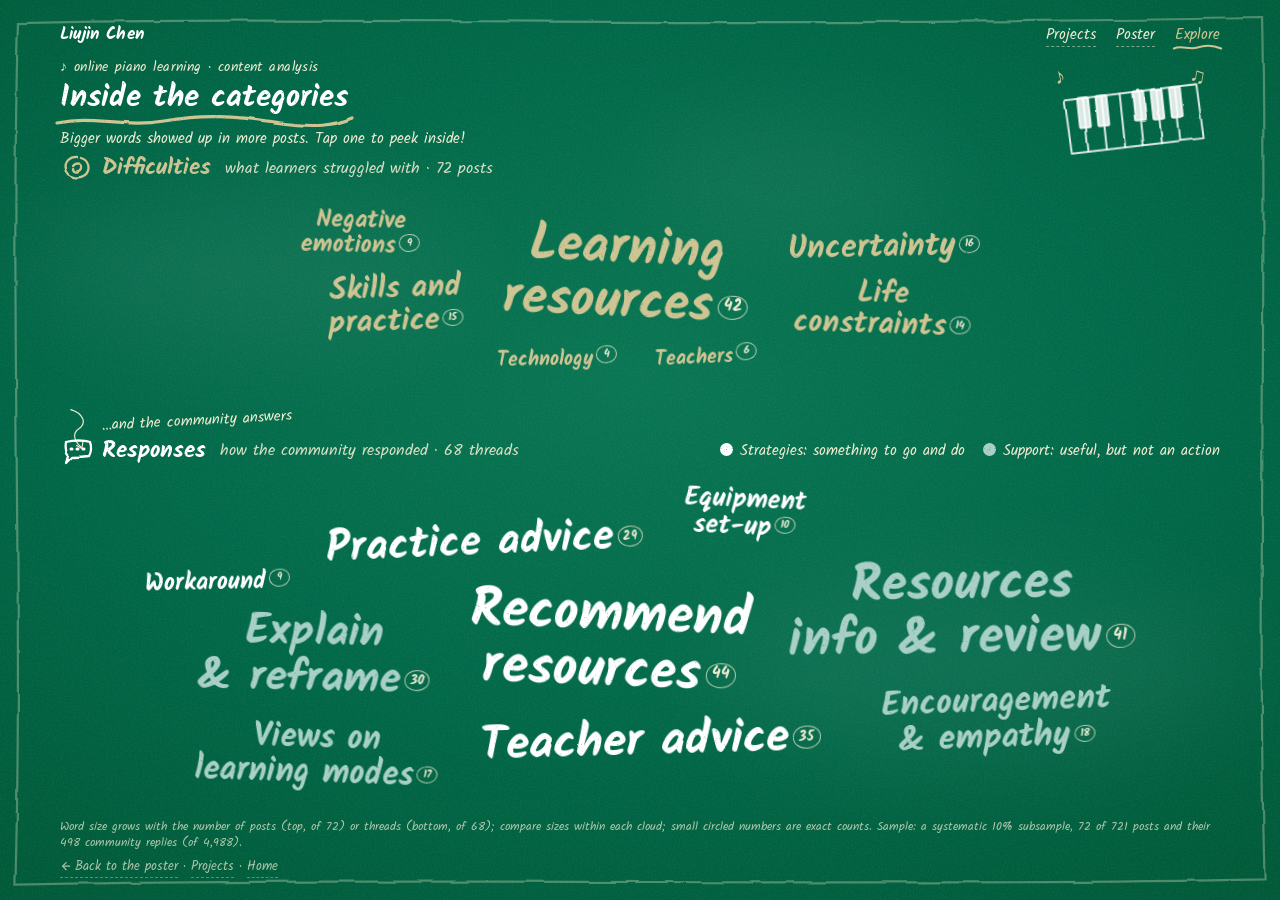
==== commit 29c69996: "Remove review note from interactive page Removed a statement about AI-assisted coding and its review" ====
--- a/projects/nafme2026/explore.html
+++ b/projects/nafme2026/explore.html
@@ -210,7 +210,7 @@
 </main>
 <footer>
 <p>Word size grows with the number of posts (top, of 72) or threads (bottom, of 68); compare sizes within each cloud; small circled numbers are exact counts. Sample: a systematic 10% subsample, 72 of 721 posts and their 498 community replies (of 4,988).</p>
-<p>Reply-level coding was AI-assisted and is under review by the researcher. Posts are not quoted; no usernames or links are shown.</p>
+
 <p class="sitelinks"><a href="index.html"><svg class="ico" viewBox="0 0 24 24" aria-hidden="true" focusable="false"><path d="m12 19-7-7 7-7"/><path d="M19 12H5"/></svg>Back to the poster</a> · <a href="../index.html">Projects</a> · <a href="../../index.html">Home</a></p>
 </footer></div>
 <div class="modal diff" id="m-D1" role="dialog" aria-modal="true" aria-labelledby="t-D1"><label class="scrim" for="r-none" aria-hidden="true"></label><div class="sheet"><svg class="paper" preserveAspectRatio="none" viewBox="0 0 100 100"><rect width="100" height="100" filter="url(#dust)" opacity=".10"/></svg><span class="tape l"></span><span class="tape rt"></span><label class="x" for="r-none" role="button" tabindex="0" aria-label="Close"><svg viewBox="0 0 46 46"><path d="M23 4 C 10 3, 3 13, 5 25 C 7 38, 22 44, 33 38 C 43 32, 44 16, 35 9 C 31 6, 26 4, 21 5"
